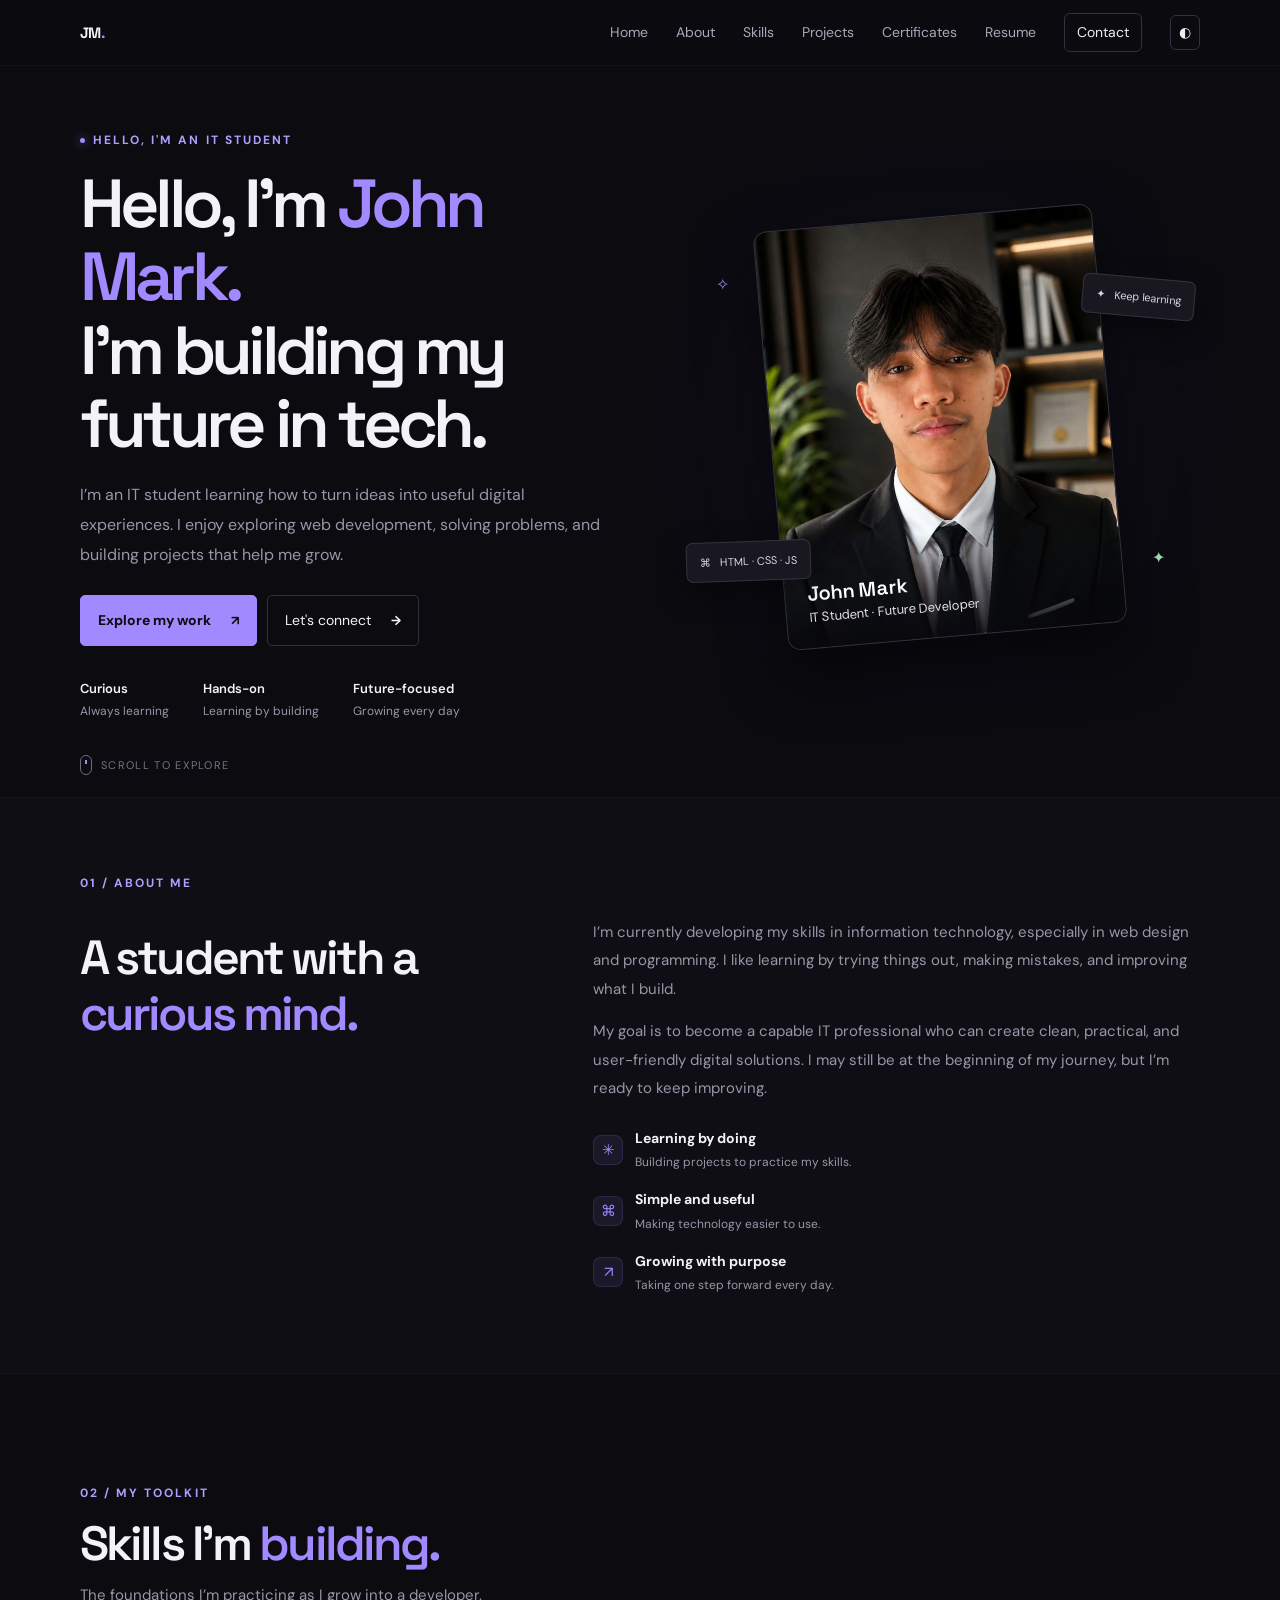
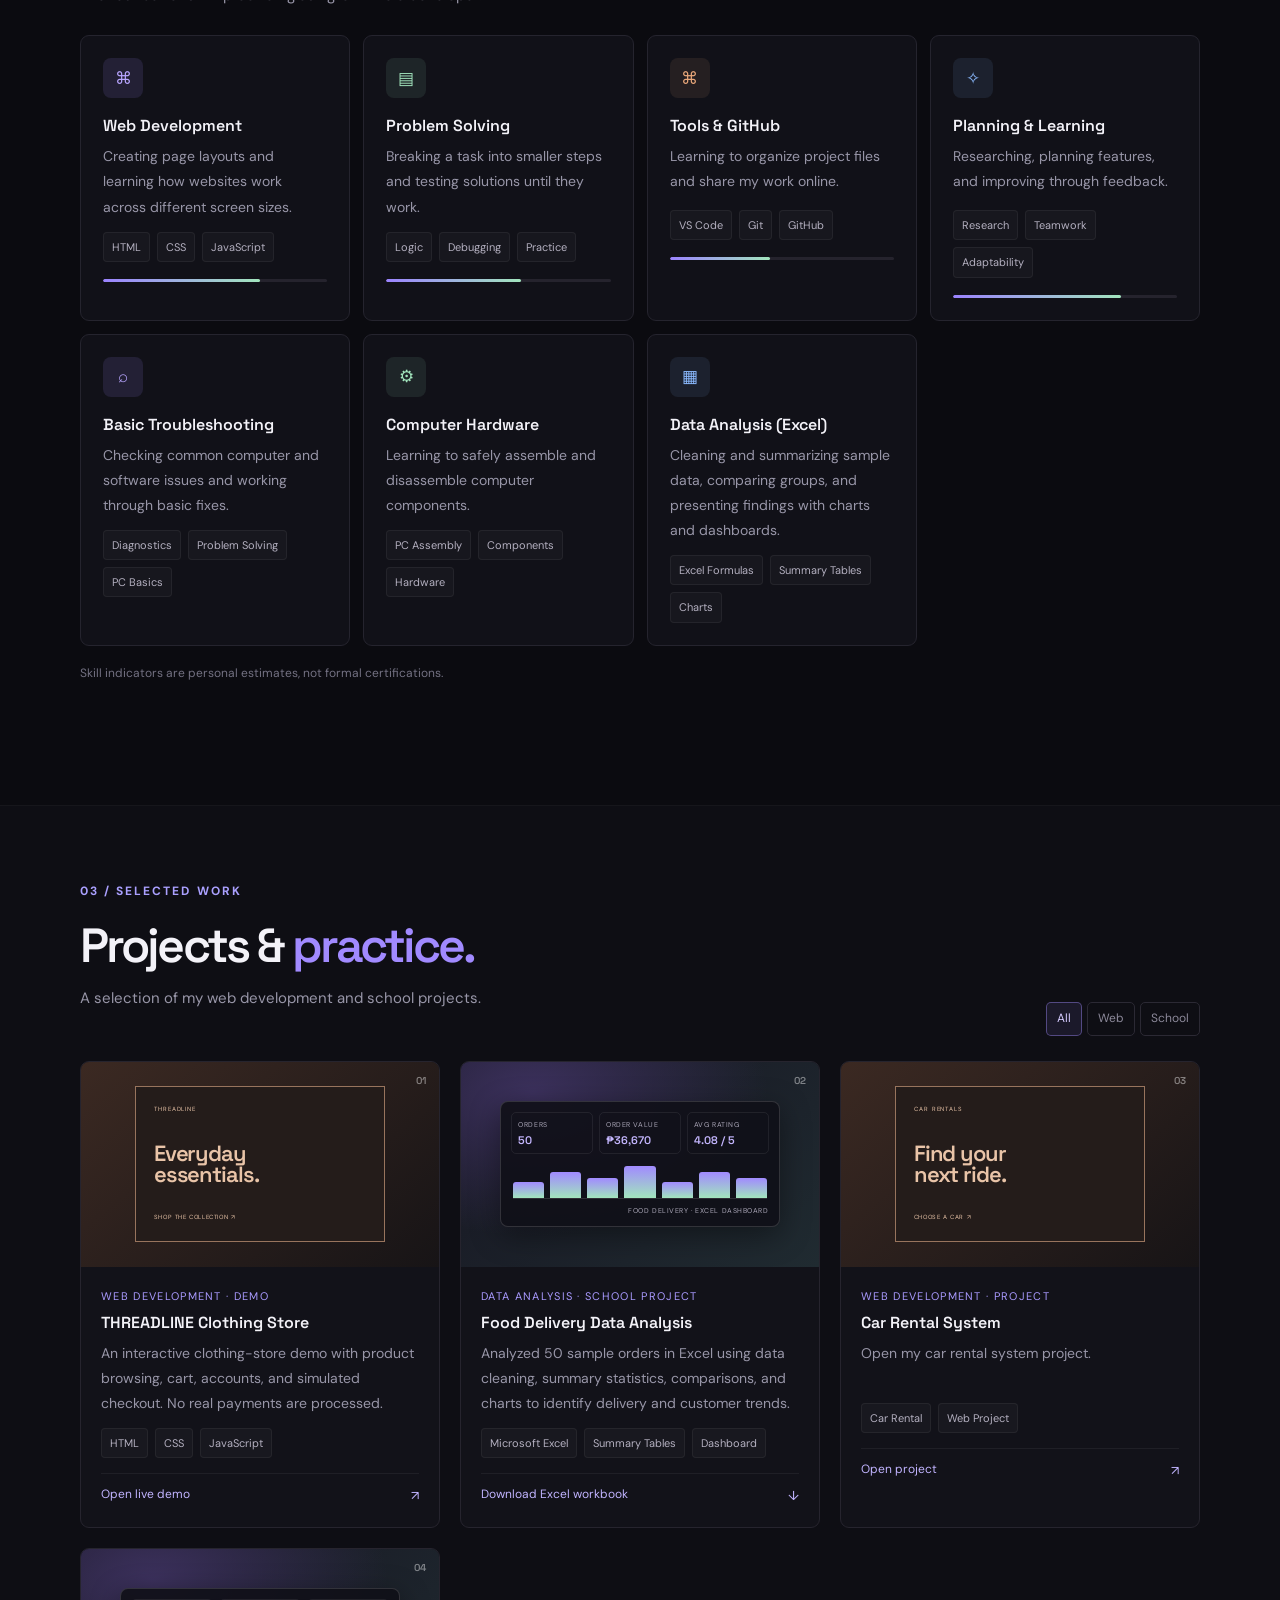
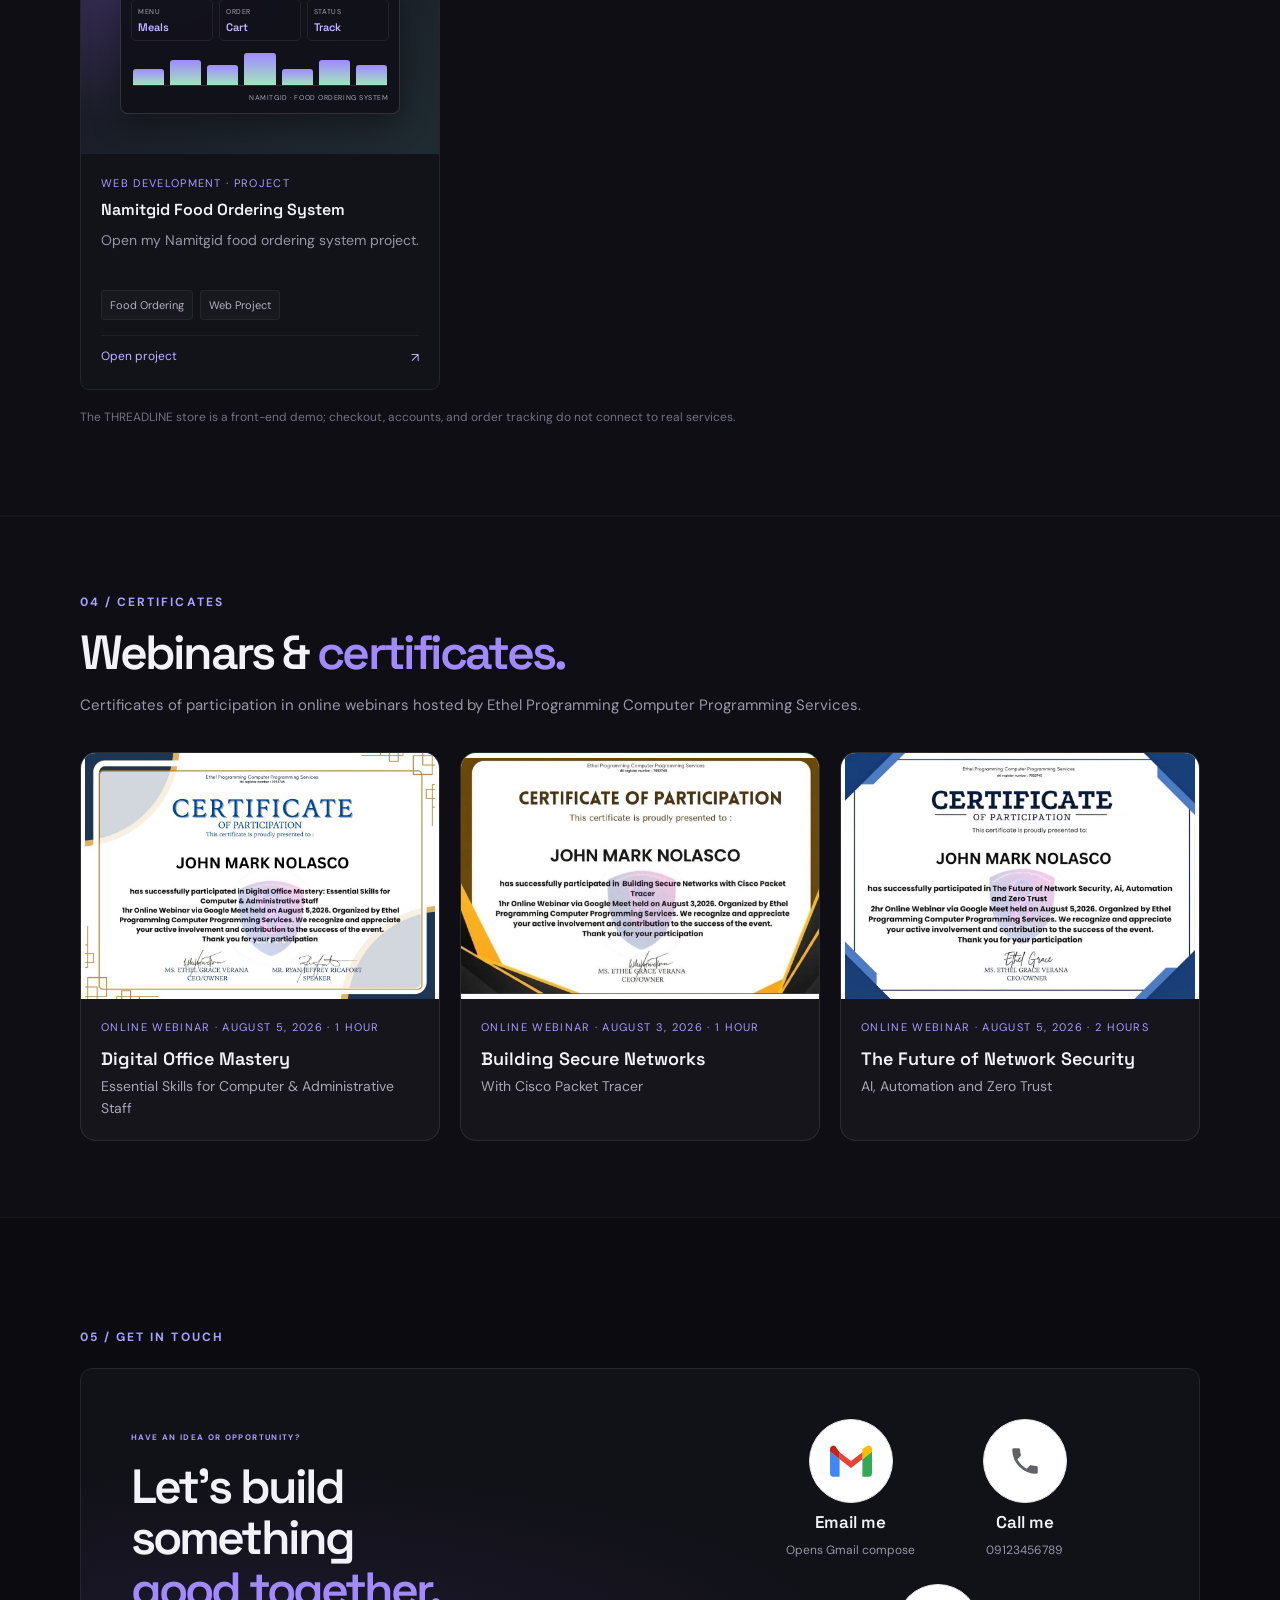
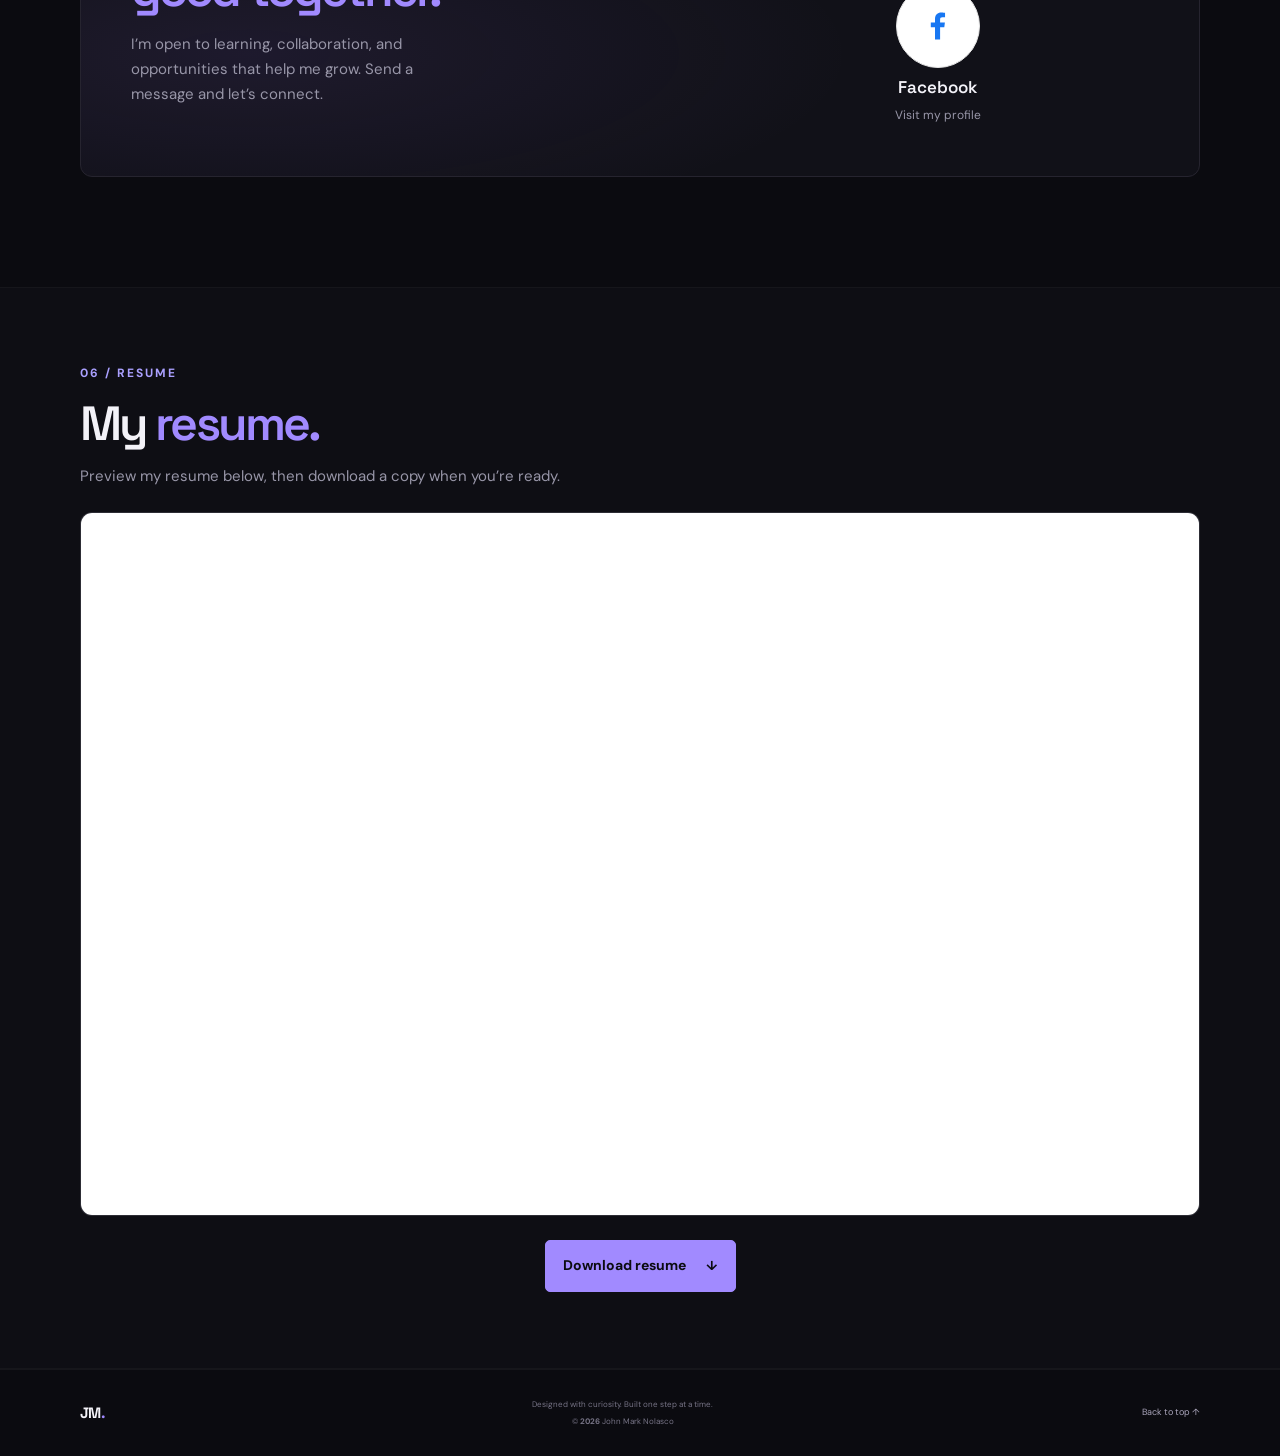
==== index.html @ f82b8f1e "Add files via upload" ====
<!doctype html>
<html lang="en">
<head>
<meta charset="utf-8"><meta name="viewport" content="width=device-width,initial-scale=1">
<meta name="theme-color" content="#0b0b10">
<meta name="description" content="John Mark Nolasco is an IT student learning web development and building useful digital experiences.">
<title>John Mark — Portfolio</title>
<link rel="preconnect" href="https://fonts.googleapis.com"><link rel="preconnect" href="https://fonts.gstatic.com" crossorigin>
<link href="https://fonts.googleapis.com/css2?family=DM+Sans:wght@400;500;600;700&family=Space+Grotesk:wght@400;500;600;700&display=swap" rel="stylesheet">
<link rel="stylesheet" href="style.css"><link rel="stylesheet" href="readability.css"><script defer src="script.js"></script>
</head>
<body>
<header class="topbar"><nav class="nav wrap"><a class="logo" href="#home">JM<span>.</span></a><button class="hamburger" id="hamburger" aria-label="Open menu">☰</button><div class="navlinks" id="navlinks"><a href="#home">Home</a><a href="#about">About</a><a href="#skills">Skills</a><a href="#projects">Projects</a><a href="#certificates">Certificates</a><a href="#resume">Resume</a><a href="#contact">Contact</a><button id="theme" class="theme" aria-label="Toggle theme">◐</button></div></nav></header>
<main>
<section class="hero wrap" id="home">
<div class="hero-copy reveal"><div class="eyebrow"><i></i> HELLO, I'M AN IT STUDENT</div><h1>Hello, I’m <span>John<br>Mark.</span><br>I’m building my<br>future in tech.</h1><p class="lead">I’m an IT student learning how to turn ideas into useful digital experiences. I enjoy exploring web development, solving problems, and building projects that help me grow.</p><div class="actions"><a class="btn primary" href="#projects">Explore my work <b>↗</b></a><a class="btn" href="#contact">Let's connect <b>→</b></a></div><div class="mini-stats"><div><strong>Curious</strong><small>Always learning</small></div><div><strong>Hands-on</strong><small>Learning by building</small></div><div><strong>Future-focused</strong><small>Growing every day</small></div></div></div>
<div class="hero-visual reveal"><div class="glow"></div><div class="orbit orbit1"></div><div class="orbit orbit2"></div><div class="profile-card"><img class="profile-photo" src="john-mark-portrait.png" alt="Portrait of John Mark Nolasco"><div class="photo-caption"><b>John Mark</b><small>IT Student · Future Developer</small></div></div><div class="float-tag tag-one">✦ &nbsp; Keep learning</div><div class="float-tag tag-two">⌘ &nbsp; HTML · CSS · JS</div><div class="spark spark1">✦</div><div class="spark spark2">✧</div></div>
<a class="scroll" href="#about"><span></span> SCROLL TO EXPLORE</a>
</section>
<section class="about section-band" id="about"><div class="wrap"><div class="section-kicker reveal">01 / ABOUT ME</div><div class="about-grid"><h2 class="section-title reveal">A student with a<br><span>curious mind.</span></h2><div class="about-copy reveal"><p>I’m currently developing my skills in information technology, especially in web design and programming. I like learning by trying things out, making mistakes, and improving what I build.</p><p>My goal is to become a capable IT professional who can create clean, practical, and user-friendly digital solutions. I may still be at the beginning of my journey, but I’m ready to keep improving.</p><div class="about-points"><div><i>✳</i><span><b>Learning by doing</b><small>Building projects to practice my skills.</small></span></div><div><i>⌘</i><span><b>Simple and useful</b><small>Making technology easier to use.</small></span></div><div><i>↗</i><span><b>Growing with purpose</b><small>Taking one step forward every day.</small></span></div></div></div></div></div></section>
<section class="skills wrap section" id="skills"><div class="section-kicker reveal">02 / MY TOOLKIT</div><h2 class="section-title reveal">Skills I’m <span>building.</span></h2><p class="section-intro reveal">The foundations I’m practicing as I grow into a developer.</p><div class="skill-grid"><article class="skill-card reveal"><div class="skill-icon purple">⌘</div><h3>Web Development</h3><p>Creating page layouts and learning how websites work across different screen sizes.</p><div class="tags"><span>HTML</span><span>CSS</span><span>JavaScript</span></div><div class="level"><span style="width:70%"></span></div></article><article class="skill-card reveal"><div class="skill-icon green">▤</div><h3>Problem Solving</h3><p>Breaking a task into smaller steps and testing solutions until they work.</p><div class="tags"><span>Logic</span><span>Debugging</span><span>Practice</span></div><div class="level"><span style="width:60%"></span></div></article><article class="skill-card reveal"><div class="skill-icon orange">⌘</div><h3>Tools & GitHub</h3><p>Learning to organize project files and share my work online.</p><div class="tags"><span>VS Code</span><span>Git</span><span>GitHub</span></div><div class="level"><span style="width:45%"></span></div></article><article class="skill-card reveal"><div class="skill-icon blue">✧</div><h3>Planning & Learning</h3><p>Researching, planning features, and improving through feedback.</p><div class="tags"><span>Research</span><span>Teamwork</span><span>Adaptability</span></div><div class="level"><span style="width:75%"></span></div></article><article class="skill-card reveal"><div class="skill-icon purple">⌕</div><h3>Basic Troubleshooting</h3><p>Checking common computer and software issues and working through basic fixes.</p><div class="tags"><span>Diagnostics</span><span>Problem Solving</span><span>PC Basics</span></div></article><article class="skill-card reveal"><div class="skill-icon green">⚙</div><h3>Computer Hardware</h3><p>Learning to safely assemble and disassemble computer components.</p><div class="tags"><span>PC Assembly</span><span>Components</span><span>Hardware</span></div></article><article class="skill-card reveal"><div class="skill-icon blue">▦</div><h3>Data Analysis (Excel)</h3><p>Cleaning and summarizing sample data, comparing groups, and presenting findings with charts and dashboards.</p><div class="tags"><span>Excel Formulas</span><span>Summary Tables</span><span>Charts</span></div></article></div><p class="note reveal">Skill indicators are personal estimates, not formal certifications.</p></section>
<section class="projects section-band" id="projects"><div class="wrap"><div class="section-kicker reveal">03 / SELECTED WORK</div><div class="project-heading reveal"><div><h2 class="section-title">Projects & <span>practice.</span></h2><p class="section-intro">A selection of my web development and school projects.</p></div><div class="filters"><button class="active" data-filter="all">All</button><button data-filter="web">Web</button><button data-filter="school">School</button></div></div><div class="project-grid" id="projectGrid">
<article class="project reveal" data-kind="web"><div class="project-art art-orange"><div class="store-preview"><small>THREADLINE</small><b>Everyday<br>essentials.</b><span>SHOP THE COLLECTION ↗</span></div><b>01</b></div><div class="project-body"><div class="project-meta">WEB DEVELOPMENT · DEMO</div><h3>THREADLINE Clothing Store</h3><p>An interactive clothing-store demo with product browsing, cart, accounts, and simulated checkout. No real payments are processed.</p><div class="tags"><span>HTML</span><span>CSS</span><span>JavaScript</span></div><a class="details" href="projects/threadline_clothing_store/index.html" target="_blank" rel="noopener noreferrer">Open live demo <span>↗</span></a></div></article>
<article class="project reveal" data-kind="school"><div class="project-art art-analytics"><div class="analytics-preview" aria-hidden="true"><div class="analytics-kpis"><span><small>ORDERS</small><b>50</b></span><span><small>ORDER VALUE</small><b>₱36,670</b></span><span><small>AVG RATING</small><b>4.08 / 5</b></span></div><div class="analytics-bars"><i></i><i></i><i></i><i></i><i></i><i></i><i></i></div><small class="analytics-caption">FOOD DELIVERY · EXCEL DASHBOARD</small></div><b>02</b></div><div class="project-body"><div class="project-meta">DATA ANALYSIS · SCHOOL PROJECT</div><h3>Food Delivery Data Analysis</h3><p>Analyzed 50 sample orders in Excel using data cleaning, summary statistics, comparisons, and charts to identify delivery and customer trends.</p><div class="tags"><span>Microsoft Excel</span><span>Summary Tables</span><span>Dashboard</span></div><a class="details" href="food-delivery-data-analysis.xlsx" download="Food-Delivery-Data-Analysis.xlsx">Download Excel workbook <span>↓</span></a></div></article>
<article class="project reveal" data-kind="web"><div class="project-art art-orange"><div class="store-preview"><small>CAR RENTALS</small><b>Find your<br>next ride.</b><span>CHOOSE A CAR ↗</span></div><b>03</b></div><div class="project-body"><div class="project-meta">WEB DEVELOPMENT · PROJECT</div><h3>Car Rental System</h3><p>Open my car rental system project.</p><div class="tags"><span>Car Rental</span><span>Web Project</span></div><a class="details" href="projects/car_rental_system/index.html">Open project <span>↗</span></a></div></article>
<article class="project reveal" data-kind="web"><div class="project-art art-analytics"><div class="analytics-preview" aria-hidden="true"><div class="analytics-kpis"><span><small>MENU</small><b>Meals</b></span><span><small>ORDER</small><b>Cart</b></span><span><small>STATUS</small><b>Track</b></span></div><div class="analytics-bars"><i></i><i></i><i></i><i></i><i></i><i></i><i></i></div><small class="analytics-caption">NAMITGID · FOOD ORDERING SYSTEM</small></div><b>04</b></div><div class="project-body"><div class="project-meta">WEB DEVELOPMENT · PROJECT</div><h3>Namitgid Food Ordering System</h3><p>Open my Namitgid food ordering system project.</p><div class="tags"><span>Food Ordering</span><span>Web Project</span></div><a class="details" href="projects/namitgid_food_ordering_system/index.html">Open project <span>↗</span></a></div></article>
</div><p class="note">The THREADLINE store is a front-end demo; checkout, accounts, and order tracking do not connect to real services.</p></div></section>
<section class="certificates section-band" id="certificates"><div class="wrap"><div class="section-kicker reveal">04 / CERTIFICATES</div><h2 class="section-title reveal">Webinars & <span>certificates.</span></h2><p class="section-intro reveal">Certificates of participation in online webinars hosted by Ethel Programming Computer Programming Services.</p><div class="certificate-grid">
<article class="certificate-card reveal"><a class="certificate-image" href="certificate-digital-office-mastery.jpg" target="_blank" rel="noopener noreferrer" aria-label="Open Digital Office Mastery certificate"><img src="certificate-digital-office-mastery.jpg" alt="Certificate of participation in Digital Office Mastery: Essential Skills for Computer and Administrative Staff"></a><div class="certificate-copy"><div class="project-meta">ONLINE WEBINAR · AUGUST 5, 2026 · 1 HOUR</div><h3>Digital Office Mastery</h3><p>Essential Skills for Computer & Administrative Staff</p></div></article>
<article class="certificate-card reveal"><a class="certificate-image" href="certificate-secure-networks-cisco-packet-tracer.jpg" target="_blank" rel="noopener noreferrer" aria-label="Open Building Secure Networks with Cisco Packet Tracer certificate"><img src="certificate-secure-networks-cisco-packet-tracer.jpg" alt="Certificate of participation in Building Secure Networks with Cisco Packet Tracer"></a><div class="certificate-copy"><div class="project-meta">ONLINE WEBINAR · AUGUST 3, 2026 · 1 HOUR</div><h3>Building Secure Networks</h3><p>With Cisco Packet Tracer</p></div></article>
<article class="certificate-card reveal"><a class="certificate-image" href="certificate-future-network-security.jpg" target="_blank" rel="noopener noreferrer" aria-label="Open The Future of Network Security certificate"><img src="certificate-future-network-security.jpg" alt="Certificate of participation in The Future of Network Security, AI, Automation and Zero Trust"></a><div class="certificate-copy"><div class="project-meta">ONLINE WEBINAR · AUGUST 5, 2026 · 2 HOURS</div><h3>The Future of Network Security</h3><p>AI, Automation and Zero Trust</p></div></article>
</div></div></section>
<section class="contact wrap section" id="contact">
<div class="section-kicker reveal">05 / GET IN TOUCH</div>
<div class="contact-panel reveal">
<div class="contact-copy">
<p class="eyebrow">HAVE AN IDEA OR OPPORTUNITY?</p>
<h2>Let’s build<br>something<br><span>good together.</span></h2>
<p>I’m open to learning, collaboration, and opportunities that help me grow. Send a message and let’s connect.</p>
</div>
<div class="contact-cta">
<div class="contact-action">
<a class="contact-icon" id="gmailContact" href="https://mail.google.com/mail/u/0/?view=cm&amp;fs=1&amp;to=johnmarknolasco134%40gmail.com" target="_blank" rel="noopener noreferrer" aria-label="Send an email to John Mark using Gmail">
<svg viewBox="0 0 48 36" aria-hidden="true" focusable="false"><path fill="#4285f4" d="M3 36h8V16L0 7v25a4 4 0 0 0 3 4"/><path fill="#34a853" d="M37 36h8a4 4 0 0 0 3-4V7l-11 9"/><path fill="#fbbc04" d="M37 8v8l11-9V4a4 4 0 0 0-6-3L37 4"/><path fill="#ea4335" d="M11 8v8L24 26 37 16V8L24 18"/><path fill="#c5221f" d="M0 4v3l11 9V8L6 1a4 4 0 0 0-6 3"/></svg>
</a>
<span>Email me</span><small>Opens Gmail compose</small>
</div>
<div class="contact-action">
<a class="contact-icon phone-icon" href="tel:09123456789" aria-label="Call John Mark at 09123456789">
<svg viewBox="0 0 24 24" aria-hidden="true" focusable="false"><path d="M6.6 10.8a15.5 15.5 0 0 0 6.6 6.6l2.2-2.2a1 1 0 0 1 1.02-.24 11.4 11.4 0 0 0 3.58.57 1 1 0 0 1 1 1V20a1 1 0 0 1-1 1A17 17 0 0 1 3 4a1 1 0 0 1 1-1h3.5a1 1 0 0 1 1 1 11.4 11.4 0 0 0 .57 3.58 1 1 0 0 1-.25 1.02z"/></svg>
</a>
<span>Call me</span><small>09123456789</small>
</div>
<div class="contact-action">
<a class="contact-icon facebook-icon" href="https://www.facebook.com/johnmaknolasco" target="_blank" rel="noopener noreferrer" aria-label="Visit John Mark's Facebook profile">
<svg viewBox="0 0 24 24" aria-hidden="true" focusable="false"><path d="M13.4 21v-8.2h2.8l.4-3.2h-3.2v-2c0-.9.3-1.5 1.6-1.5h1.7V3.2c-.3 0-1.3-.2-2.5-.2-2.5 0-4.2 1.5-4.2 4.3v2.4H7.2v3.2H10V21z"/></svg>
</a>
<span>Facebook</span><small>Visit my profile</small>
</div>
</div>
</div>
</section>
<section class="resume section-band" id="resume"><div class="wrap resume-panel"><div class="resume-heading"><div class="section-kicker">06 / RESUME</div><h2 class="section-title">My <span>resume.</span></h2><p class="section-intro">Preview my resume below, then download a copy when you’re ready.</p></div><div class="resume-preview"><iframe src="resume.pdf#view=FitH" title="Preview of John Mark Nolasco's resume">Your browser does not support embedded PDF previews. <a href="resume.pdf">Open the resume PDF</a>.</iframe></div><a class="btn primary resume-download" href="resume.pdf" download="John-Mark-Nolasco-Resume.pdf">Download resume <b>↓</b></a></div></section>
</main>
<footer><div class="wrap footer-inner"><a class="logo" href="#home">JM<span>.</span></a><p>Designed with curiosity. Built one step at a time. <span>© <b id="year"></b> John Mark Nolasco</span></p><a href="#home">Back to top ↑</a></div></footer>
</body></html>
---- style.css ----
*{box-sizing:border-box}html{scroll-behavior:smooth;scroll-padding-top:85px} :root{--bg:#0b0b10;--panel:#111118;--panel2:#15151e;--text:#f3f2f8;--muted:#9896a8;--line:#25242e;--purple:#a18aff;--green:#a2e5bd;--width:1060px}body{margin:0;background:var(--bg);color:var(--text);font-family:"DM Sans",sans-serif;font-size:14px;line-height:1.65;transition:background .25s,color .25s}a{color:inherit;text-decoration:none}button,input,textarea{font:inherit}.wrap{width:min(var(--width),calc(100% - 56px));margin:auto}.topbar{height:66px;position:sticky;top:0;z-index:10;background:#0b0b10e8;backdrop-filter:blur(18px);border-bottom:1px solid #ffffff0b}.nav{height:100%;display:flex;align-items:center;justify-content:space-between}.logo{font:700 15px "Space Grotesk",sans-serif;letter-spacing:-.05em}.logo span{color:var(--purple)}.navlinks{display:flex;align-items:center;gap:28px;font-size:11px;color:#aaa8b8}.navlinks a:hover{color:white}.navlinks a:last-of-type{border:1px solid #33313e;padding:7px 12px;border-radius:6px;color:#eee}.theme,.hamburger{border:1px solid #33313e;background:transparent;color:#eee;border-radius:6px;padding:5px 8px;cursor:pointer}.hamburger{display:none}.hero{min-height:535px;display:grid;grid-template-columns:1.02fr .98fr;align-items:center;gap:50px;position:relative;padding-top:65px;padding-bottom:75px}.eyebrow,.section-kicker{font-size:9px;letter-spacing:.17em;color:#aaa0ff;font-weight:700}.eyebrow{display:flex;align-items:center;gap:8px}.eyebrow i{display:inline-block;width:5px;height:5px;border-radius:50%;background:#a18aff;box-shadow:0 0 12px #a18aff}.hero h1{font:600 clamp(38px,5vw,57px)/1.08 "Space Grotesk",sans-serif;letter-spacing:-.07em;margin:16px 0 19px}.hero h1 span,.section-title span,.contact h2 span{color:var(--purple)}.lead{max-width:420px;color:var(--muted);font-size:12px;line-height:1.9}.actions{display:flex;gap:10px;margin-top:24px}.btn{display:inline-flex;align-items:center;justify-content:center;gap:20px;padding:10px 13px;border:1px solid #33313e;background:transparent;border-radius:5px;color:var(--text);font-size:10px;cursor:pointer;transition:transform .2s,border .2s}.btn:hover{transform:translateY(-2px);border-color:#a18aff}.btn.primary{background:#a18aff;color:#0b0b10;border-color:#a18aff;font-weight:700}.btn b{font-size:13px}.mini-stats{display:flex;gap:28px;margin-top:32px}.mini-stats div{display:flex;flex-direction:column}.mini-stats strong{font-size:10px;font-weight:600}.mini-stats small{font-size:9px;color:var(--muted);margin-top:3px}.hero-visual{height:350px;display:grid;place-items:center;position:relative}.glow{position:absolute;width:220px;height:220px;background:#8663e9;filter:blur(100px);opacity:.16}.orbit{position:absolute;border:1px solid #a18aff20;border-radius:50%;transform:rotate(-20deg)}.orbit1{width:300px;height:240px}.orbit2{width:240px;height:300px;transform:rotate(40deg);border-color:#a2e5bd17}.profile-card{position:relative;width:245px;min-height:245px;padding:17px;border:1px solid #34313f;border-radius:13px;background:linear-gradient(145deg,#171720,#101017);box-shadow:0 25px 60px #0008;transform:rotate(-5deg);z-index:1}.card-head{display:flex;align-items:center;gap:9px}.avatar{display:grid;place-items:center;width:29px;height:29px;border-radius:9px;background:#282238;color:#b8a5ff;font:700 10px "Space Grotesk",sans-serif}.card-head b{display:block;font-size:10px}.card-head small{display:block;color:var(--muted);font-size:8px}.dots{margin-left:auto;color:#777;font-size:10px;letter-spacing:2px}.card-message{margin:27px 0 24px;padding-left:7px}.card-message>small{font-size:7px;letter-spacing:.14em;color:#9d9aab}.card-message h2{font:600 25px/1.08 "Space Grotesk",sans-serif;letter-spacing:-.05em;margin:9px 0}.card-message h2 span{color:var(--green)}.card-foot{border-top:1px solid #2d2b36;padding-top:11px;display:flex;justify-content:space-between;font-size:8px;color:#c4c0d2}.status{color:var(--green)}.status i{display:inline-block;width:5px;height:5px;background:var(--green);border-radius:50%;margin-right:4px}.float-tag{position:absolute;z-index:2;padding:8px 10px;background:#191821;border:1px solid #35323e;border-radius:7px;box-shadow:0 10px 30px #0006;font-size:8px;color:#d8d4e3}.tag-one{right:5px;top:70px;transform:rotate(5deg)}.tag-two{left:5px;bottom:65px;transform:rotate(-2deg)}.spark{position:absolute;color:var(--green);font-size:16px}.spark1{right:35px;bottom:75px}.spark2{left:35px;top:65px;color:var(--purple)}.scroll{position:absolute;bottom:22px;left:0;display:flex;align-items:center;gap:9px;font-size:8px;letter-spacing:.12em;color:#777486}.scroll span{height:20px;width:12px;border:1px solid #706b7f;border-radius:10px;position:relative}.scroll span:after{content:"";position:absolute;top:4px;left:4px;width:2px;height:4px;background:var(--purple);animation:scroll 1.5s infinite}.section{padding-top:90px;padding-bottom:90px}.section-band{background:#0e0e14;border-top:1px solid #ffffff08;border-bottom:1px solid #ffffff08;padding:62px 0}.about-grid{display:grid;grid-template-columns:.85fr 1.15fr;gap:65px;margin-top:24px}.section-title{font:600 clamp(27px,3.5vw,38px)/1.16 "Space Grotesk",sans-serif;letter-spacing:-.06em;margin:12px 0}.about-copy{color:var(--muted);font-size:11px;line-height:1.9}.about-copy p{margin:0 0 14px}.about-points{display:grid;gap:12px;margin-top:22px}.about-points>div{display:flex;align-items:center;gap:12px}.about-points i{display:grid;place-items:center;width:30px;height:30px;background:#a18aff17;border:1px solid #a18aff25;border-radius:8px;color:var(--purple);font-style:normal}.about-points b,.about-points small{display:block}.about-points b{color:var(--text);font-size:10px}.about-points small{font-size:9px}.section-intro{font-size:11px;color:var(--muted);margin:10px 0 25px}.skill-grid{display:grid;grid-template-columns:repeat(4,1fr);gap:13px;margin-top:27px}.skill-card{background:var(--panel);border:1px solid var(--line);border-radius:9px;padding:18px;min-height:215px;transition:transform .2s,border-color .2s}.skill-card:hover,.project:hover{transform:translateY(-4px);border-color:#62517f}.skill-icon{display:grid;place-items:center;width:30px;height:30px;border-radius:8px;font-size:13px;margin-bottom:17px}.purple{background:#a18aff20;color:#b8a5ff}.green{background:#a2e5bd18;color:#a2e5bd}.orange{background:#e9a77a18;color:#e9a77a}.blue{background:#8bbaff18;color:#8bbaff}.skill-card h3,.project h3{font:600 12px "Space Grotesk",sans-serif;margin:0 0 8px}.skill-card p,.project-body>p{font-size:10px;color:var(--muted);line-height:1.8;min-height:54px;margin:0 0 12px}.tags{display:flex;gap:5px;flex-wrap:wrap}.tags span{font-size:8px;padding:4px 6px;border-radius:4px;background:#ffffff07;border:1px solid #ffffff0e;color:#b4b0c0}.level{height:3px;background:#25232d;border-radius:5px;margin-top:17px;overflow:hidden}.level span{height:100%;display:block;background:linear-gradient(90deg,#9b83ff,#a2e5bd);border-radius:5px}.note{color:#737182;font-size:9px;margin-top:18px}.project-heading{display:flex;justify-content:space-between;align-items:end;gap:20px;margin-top:16px}.project-heading .section-title{margin-top:0}.filters{display:flex;gap:5px}.filters button{background:transparent;border:1px solid #2b2934;color:#8c899a;padding:6px 10px;border-radius:5px;font-size:9px;cursor:pointer}.filters button.active,.filters button:hover{background:#a18aff18;border-color:#a18aff6b;color:#d5cbff}.project-grid{display:grid;grid-template-columns:repeat(3,1fr);gap:15px;margin-top:25px}.project{background:#121219;border:1px solid #26242e;border-radius:9px;overflow:hidden;transition:transform .2s,border-color .2s}.project.hide{display:none}.project-art{height:145px;position:relative;display:grid;place-items:center;overflow:hidden}.project-art>b{position:absolute;top:12px;right:13px;font:600 10px "Space Grotesk",sans-serif;color:#ffffff70}.art-purple{background:linear-gradient(140deg,#241a3c,#171a2c)}.art-green{background:linear-gradient(140deg,#dceee1,#9db9a5)}.art-orange{background:linear-gradient(140deg,#3b2922,#171416)}.art-window{width:65%;height:72%;border:1px solid #ffffff2a;border-radius:5px;background:#151522;box-shadow:0 8px 30px #0005;padding:8px}.art-window>span{display:inline-block;width:4px;height:4px;background:#a18aff;border-radius:50%;margin-right:3px}.art-line{height:5px;width:45%;background:#a18aff;margin:15px 0 9px;border-radius:3px}.art-boxes{display:flex;gap:6px}.art-boxes i{height:26px;flex:1;background:#302743;border-radius:3px}.art-chart{height:23px;margin-top:8px;background:linear-gradient(160deg,transparent 40%,#a18aff 41%,#a18aff 44%,transparent 45%),linear-gradient(20deg,transparent 45%,#a2e5bd 46%,#a2e5bd 49%,transparent 50%);border-bottom:1px solid #ffffff20}.task-paper{width:67%;background:#f4f8f3;color:#354a3b;padding:13px 14px;border-radius:4px;box-shadow:0 10px 25px #263e2c40;transform:rotate(-3deg)}.task-paper b{display:block;font-size:10px;margin-bottom:9px}.task-paper i{display:block;font-style:normal;font-size:7px;padding:4px 0;border-bottom:1px solid #dce6dc}.store-preview{width:70%;height:76%;border:1px solid #98745d;background:#241c1a;padding:14px;display:flex;flex-direction:column;justify-content:space-between;color:#e9c4a8}.store-preview small{font-size:6px;letter-spacing:.16em}.store-preview b{font:600 22px/.95 "Space Grotesk",sans-serif;letter-spacing:-.05em}.store-preview span{font-size:6px;letter-spacing:.1em}.project-body{padding:16px}.project-meta{font-size:8px;letter-spacing:.12em;color:#a99aff;margin-bottom:7px}.project h3{font-size:13px}.project-body>p{min-height:50px}.details{display:flex;justify-content:space-between;width:100%;margin-top:15px;padding:11px 0 0;border:0;border-top:1px solid #ffffff0e;background:transparent;color:#c1b4ff;font-size:9px;text-align:left;cursor:pointer}.details span{font-size:13px}.contact{padding-bottom:100px}.contact-panel{display:grid;grid-template-columns:1fr .78fr;gap:55px;align-items:center;background:radial-gradient(ellipse at 15% 70%,#8e67e31a,transparent 45%),#111118;border:1px solid #26242f;border-radius:12px;padding:40px;margin-top:20px}.contact-copy .eyebrow{font-size:8px}.contact h2{font:600 clamp(31px,4vw,43px)/1.08 "Space Grotesk",sans-serif;letter-spacing:-.06em;margin:16px 0}.contact-copy>p:not(.eyebrow){font-size:11px;color:var(--muted);max-width:330px}.contact-links{display:flex;align-items:center;gap:12px;flex-wrap:wrap;margin-top:24px;font-size:10px}.contact-links a{color:#d9d1ff}.contact-links button{font-size:9px;border:1px solid #34313e;background:transparent;color:#aaa6b7;border-radius:4px;padding:6px 8px;cursor:pointer}.contact form{display:flex;flex-direction:column}.contact label{font-size:9px;margin:0 0 5px;color:#c4c0cf}.contact input,.contact textarea{border:1px solid #2b2935;border-radius:5px;background:#0c0c12;color:var(--text);padding:10px;font-size:10px;margin-bottom:13px;outline:none}.contact input:focus,.contact textarea:focus{border-color:#a18aff}.contact textarea{resize:vertical}.submit{width:100%;justify-content:space-between}.contact form>small{font-size:8px;color:#777486;margin-top:9px}footer{border-top:1px solid #ffffff0c;padding:20px 0}.footer-inner{display:flex;align-items:center;justify-content:space-between;gap:20px}.footer-inner p{font-size:8px;color:#777486;text-align:center}.footer-inner p span{display:block;margin-top:4px}.footer-inner>a:last-child{font-size:9px;color:#aaa5bb}dialog{width:min(440px,calc(100% - 30px));background:#15141d;color:var(--text);border:1px solid #34313e;border-radius:12px;padding:28px;box-shadow:0 20px 90px #000a}dialog::backdrop{background:#050509cc;backdrop-filter:blur(4px)}dialog h2{font:600 25px "Space Grotesk",sans-serif;letter-spacing:-.05em;margin:10px 0}dialog p:not(.section-kicker){font-size:11px;color:var(--muted);line-height:1.8}dialog small{display:block;color:#777486;font-size:9px;margin:18px 0}.close{float:right;background:none;border:0;color:#aaa;font-size:24px;cursor:pointer}#toast{position:fixed;bottom:20px;left:50%;transform:translate(-50%,20px);background:#22202c;border:1px solid #403b50;color:white;padding:10px 14px;border-radius:6px;font-size:10px;opacity:0;pointer-events:none;transition:.2s;z-index:20}#toast.show{opacity:1;transform:translate(-50%,0)}.reveal{opacity:1;transform:none}.reveal-animations .reveal{opacity:0;transform:translateY(15px);transition:opacity .65s,transform .65s}.reveal-animations .reveal.visible{opacity:1;transform:translateY(0)}@keyframes scroll{0%{opacity:0;transform:translateY(0)}50%{opacity:1}100%{opacity:0;transform:translateY(7px)}}.light{--bg:#f7f6fb;--panel:#fff;--panel2:#fff;--text:#1c1a28;--muted:#777486;--line:#e6e3ed}.light .topbar{background:#f7f6fbe8}.light .section-band{background:#f0eff6}.light .profile-card,.light .float-tag,.light .project,.light .contact-panel{background:#fff}.light .contact-panel{background:radial-gradient(ellipse at 15% 70%,#8e67e31a,transparent 45%),#fff}.light .contact input,.light .contact textarea{background:#faf9fd;color:#1c1a28}.light .navlinks a:hover{color:#1c1a28}.light .task-paper{background:#f4f8f3}.light dialog{background:#fff;color:#1c1a28}.light .project{border-color:#e6e3ed}.light .tags span{color:#6d687a;border-color:#e9e6ef}.light .filters button{color:#777486;border-color:#dedbe7}.light .filters button.active{color:#4f3c96}@media(max-width:800px){.hero{gap:20px}.hero h1{font-size:43px}.hero-visual{height:300px}.skill-grid{grid-template-columns:repeat(2,1fr)}.about-grid{gap:30px}.contact-panel{gap:28px;padding:28px}.project-grid{gap:10px}}@media(max-width:600px){.wrap{width:calc(100% - 36px)}.topbar{height:58px}.hamburger{display:block}.navlinks{display:none;position:absolute;top:58px;left:0;right:0;background:var(--bg);padding:20px 24px;flex-direction:column;align-items:stretch;gap:15px;border-bottom:1px solid var(--line)}.navlinks.open{display:flex}.navlinks a:last-of-type{text-align:center}.theme{width:100%}.hero{grid-template-columns:1fr;padding-top:50px;padding-bottom:70px;gap:5px}.hero h1{font-size:45px}.hero-visual{height:300px;grid-row:2}.profile-card{width:220px;min-height:225px}.card-message h2{font-size:22px}.tag-one{right:0}.tag-two{left:0}.mini-stats{gap:16px}.mini-stats strong{font-size:9px}.mini-stats small{font-size:8px}.scroll{bottom:20px}.section{padding-top:65px;padding-bottom:65px}.section-band{padding:50px 0}.about-grid{grid-template-columns:1fr;gap:14px}.about-grid .section-title{margin-bottom:0}.skill-grid,.project-grid{grid-template-columns:1fr}.skill-card{min-height:0}.skill-card p,.project-body>p{min-height:0}.project-art{height:165px}.project-heading{align-items:flex-start;flex-direction:column}.filters{margin-top:0}.contact-panel{grid-template-columns:1fr;padding:24px 19px;gap:25px}.contact h2{font-size:36px}.footer-inner{flex-wrap:wrap}.footer-inner p{order:3;flex-basis:100%;text-align:left;margin:0}.footer-inner>a:last-child{margin-left:auto}}@media(prefers-reduced-motion:reduce){*{scroll-behavior:auto!important;animation:none!important;transition:none!important}.reveal{opacity:1;transform:none}}
---- readability.css ----
body {
  font-size: 17px;
}

.wrap {
  width: min(1120px, calc(100% - 64px));
}

.navlinks {
  font-size: 14px;
}

.eyebrow,
.section-kicker {
  font-size: 12px;
}

.hero {
  min-height: 660px;
  gap: 60px;
}

.hero h1 {
  font-size: clamp(48px, 5.5vw, 68px);
}

.lead {
  max-width: 520px;
  font-size: 16px;
}

.btn {
  padding: 13px 17px;
  font-size: 14px;
}

.mini-stats {
  gap: 34px;
}

.mini-stats strong {
  font-size: 13px;
}

.mini-stats small {
  font-size: 12px;
}

.hero-visual {
  height: 440px;
}

.profile-card {
  width: 320px;
  min-height: 320px;
  padding: 22px;
}

.avatar {
  width: 38px;
  height: 38px;
  font-size: 13px;
}

.card-head b {
  font-size: 14px;
}

.card-head small {
  font-size: 11px;
}

.card-message {
  margin: 34px 0 30px;
}

.card-message > small {
  font-size: 10px;
}

.card-message h2 {
  font-size: 34px;
}

.card-foot {
  padding-top: 14px;
  font-size: 11px;
}

.float-tag {
  padding: 10px 13px;
  font-size: 11px;
}

.scroll {
  font-size: 11px;
}

.section {
  padding-top: 110px;
  padding-bottom: 110px;
}

.section-band {
  padding: 76px 0;
}

.section-title {
  font-size: clamp(36px, 4vw, 48px);
}

.about-copy,
.section-intro {
  font-size: 15px;
}

.about-points b {
  font-size: 14px;
}

.about-points small {
  font-size: 12px;
}

.skill-card {
  padding: 22px;
  min-height: 250px;
}

.skill-card h3,
.project h3 {
  font-size: 16px;
}

.skill-card p,
.project-body > p {
  font-size: 14px;
}

.skill-icon {
  width: 40px;
  height: 40px;
  font-size: 17px;
}

.tags {
  gap: 7px;
}

.tags span {
  font-size: 11px;
  padding: 5px 8px;
}

.project-grid {
  gap: 20px;
}

.project-art {
  height: 205px;
}

.art-window {
  padding: 12px;
}

.task-paper {
  padding: 17px 18px;
}

.store-preview {
  padding: 18px;
}

.project-body {
  padding: 20px;
}

.project-meta {
  font-size: 11px;
}

.details,
.filters button,
.note {
  font-size: 12px;
}

.contact-panel {
  padding: 50px;
}

.contact h2 {
  font-size: 48px;
}

.contact-copy > p:not(.eyebrow) {
  font-size: 15px;
}

.contact-links a,
.contact-links button,
.contact label,
.contact input,
.contact textarea {
  font-size: 14px;
}

.contact-links {
  display: grid;
  justify-items: start;
  gap: 14px;
  font-size: 14px;
}

.contact-item {
  display: grid;
  gap: 2px;
}

.contact-item b {
  color: #aaa6b7;
  font-size: 12px;
}

.contact-item span,
.contact-item a {
  overflow-wrap: anywhere;
}

.contact form > small {
  font-size: 11px;
}

.profile-card {
  width: 340px;
  height: 420px;
  min-height: 0;
  padding: 0;
  overflow: hidden;
}

.profile-photo {
  display: block;
  width: 100%;
  height: 100%;
  object-fit: cover;
  object-position: center 32%;
}

.photo-caption {
  position: absolute;
  right: 0;
  bottom: 0;
  left: 0;
  display: flex;
  flex-direction: column;
  padding: 38px 22px 20px;
  background: linear-gradient(transparent, #09090de8);
  color: #fff;
}

.photo-caption b {
  font: 600 20px "Space Grotesk", sans-serif;
}

.photo-caption small {
  color: #e4e0ec;
  font-size: 13px;
}

@media (max-width: 800px) {
  .wrap {
    width: min(100% - 48px, 700px);
  }

  .hero {
    min-height: 600px;
    gap: 28px;
  }

  .hero h1 {
    font-size: clamp(42px, 6vw, 54px);
  }

  .profile-card {
    width: 280px;
    height: 360px;
  }

  .card-message h2 {
    font-size: 29px;
  }

  .contact-panel {
    padding: 32px;
  }
}

@media (max-width: 600px) {
  .wrap {
    width: calc(100% - 36px);
  }

  .hero {
    min-height: 0;
    padding-top: 48px;
    padding-bottom: 75px;
    gap: 12px;
  }

  .hero h1 {
    font-size: clamp(40px, 11vw, 50px);
  }

  .lead {
    font-size: 15px;
  }

  .mini-stats {
    gap: 14px;
  }

  .mini-stats strong {
    font-size: 11px;
  }

  .mini-stats small {
    font-size: 10px;
  }

  .hero-visual {
    height: 340px;
  }

  .profile-card {
    width: min(280px, 76vw);
    height: 350px;
  }

  .photo-caption {
    padding: 34px 18px 17px;
  }

  .photo-caption b {
    font-size: 18px;
  }

  .photo-caption small {
    font-size: 12px;
  }

  .float-tag {
    font-size: 10px;
  }

  .section {
    padding-top: 70px;
    padding-bottom: 70px;
  }

  .section-band {
    padding: 55px 0;
  }

  .section-title {
    font-size: 36px;
  }

  .about-copy,
  .section-intro {
    font-size: 14px;
  }

  .skill-grid,
  .project-grid {
    grid-template-columns: 1fr;
  }

  .skill-card {
    min-height: 0;
  }

  .project-art {
    height: 200px;
  }

  .contact-panel {
    padding: 26px 20px;
  }

  .contact h2 {
    font-size: 40px;
  }
}

.resume-panel {
  display: flex;
  flex-direction: column;
  align-items: stretch;
  gap: 24px;
}

.resume-heading .section-title {
  margin-bottom: 12px;
}

.resume-heading .section-intro {
  margin-bottom: 0;
}

.resume-preview {
  width: 100%;
  overflow: hidden;
  border: 1px solid #ffffff18;
  border-radius: 12px;
  background: #171720;
}

.resume-preview iframe {
  display: block;
  width: 100%;
  height: min(78vh, 950px);
  min-height: 640px;
  border: 0;
  background: #fff;
}

.resume-download {
  align-self: center;
  min-width: 190px;
}

.certificate-grid {
  display: grid;
  grid-template-columns: repeat(3, minmax(0, 1fr));
  gap: 20px;
  margin-top: 34px;
}

.contact-cta {
  display: flex;
  justify-content: center;
  flex-wrap: wrap;
  gap: 24px;
}

.contact-action {
  display: flex;
  min-width: 150px;
  flex-direction: column;
  align-items: center;
  gap: 8px;
  text-align: center;
}

.contact-icon {
  display: grid;
  width: 84px;
  height: 84px;
  place-items: center;
  border: 1px solid #e5e5e5;
  border-radius: 50%;
  background: #fff;
  transition: transform .2s ease, box-shadow .2s ease;
}

.contact-icon:hover {
  transform: translateY(-3px);
  box-shadow: 0 8px 24px #0003;
}

.contact-icon:focus-visible {
  outline: 3px solid var(--purple);
  outline-offset: 4px;
}

.contact-icon svg {
  width: 42px;
  height: 32px;
}

.contact-icon.phone-icon svg {
  width: 34px;
  height: 34px;
  fill: #5f6368;
}

.contact-icon.facebook-icon svg {
  width: 36px;
  height: 36px;
  fill: #1877f2;
}

.contact-action > span {
  font: 600 17px "Space Grotesk", sans-serif;
}

.contact-action > small {
  color: var(--muted);
  font-size: 12px;
}

.certificate-card {
  overflow: hidden;
  border: 1px solid #ffffff18;
  border-radius: 16px;
  background: #ffffff08;
}

.certificate-image {
  display: block;
  overflow: hidden;
  background: #fff;
}

.certificate-image img {
  display: block;
  width: 100%;
  aspect-ratio: 1.45;
  object-fit: contain;
  transition: transform 0.25s ease;
}

.certificate-image:hover img,
.certificate-image:focus-visible img {
  transform: scale(1.04);
}

.certificate-copy {
  padding: 20px;
}

.certificate-copy .project-meta {
  line-height: 1.6;
}

.certificate-copy h3 {
  margin: 10px 0 5px;
  font: 600 18px "Space Grotesk", sans-serif;
}

.certificate-copy p {
  margin: 0;
  color: #aaa6b7;
  font-size: 14px;
  line-height: 1.6;
}

@media (max-width: 800px) {
  .certificate-grid {
    grid-template-columns: repeat(2, minmax(0, 1fr));
  }
}

@media (max-width: 600px) {
  .resume-preview iframe {
    height: 72vh;
    min-height: 520px;
  }

  .certificate-grid {
    grid-template-columns: 1fr;
  }
}

.art-analytics {
  background: radial-gradient(ellipse at 20% 15%, #3c315d, transparent 58%), linear-gradient(140deg, #171622, #202b31);
}

.analytics-preview {
  width: 78%;
  padding: 10px;
  border: 1px solid #ffffff24;
  border-radius: 8px;
  background: #101018e8;
  box-shadow: 0 8px 30px #0006;
}

.analytics-kpis {
  display: grid;
  grid-template-columns: repeat(3, 1fr);
  gap: 6px;
}

.analytics-kpis span {
  display: grid;
  gap: 2px;
  padding: 6px;
  border: 1px solid #ffffff12;
  border-radius: 5px;
}

.analytics-kpis small,
.analytics-caption {
  color: #aaa6b7;
  font-size: 7px;
  letter-spacing: 0.08em;
}

.analytics-kpis b {
  color: #c5b7ff;
  font: 600 11px "Space Grotesk", sans-serif;
}

.analytics-bars {
  display: flex;
  align-items: end;
  gap: 6px;
  height: 36px;
  margin: 9px 2px 6px;
  border-bottom: 1px solid #ffffff20;
}

.analytics-bars i {
  flex: 1;
  height: 45%;
  border-radius: 3px 3px 0 0;
  background: linear-gradient(#a18aff, #a2e5bd);
}

.analytics-bars i:nth-child(2),
.analytics-bars i:nth-child(6) {
  height: 72%;
}

.analytics-bars i:nth-child(3),
.analytics-bars i:nth-child(7) {
  height: 57%;
}

.analytics-bars i:nth-child(4) {
  height: 90%;
}

.analytics-caption {
  display: block;
  text-align: right;
}
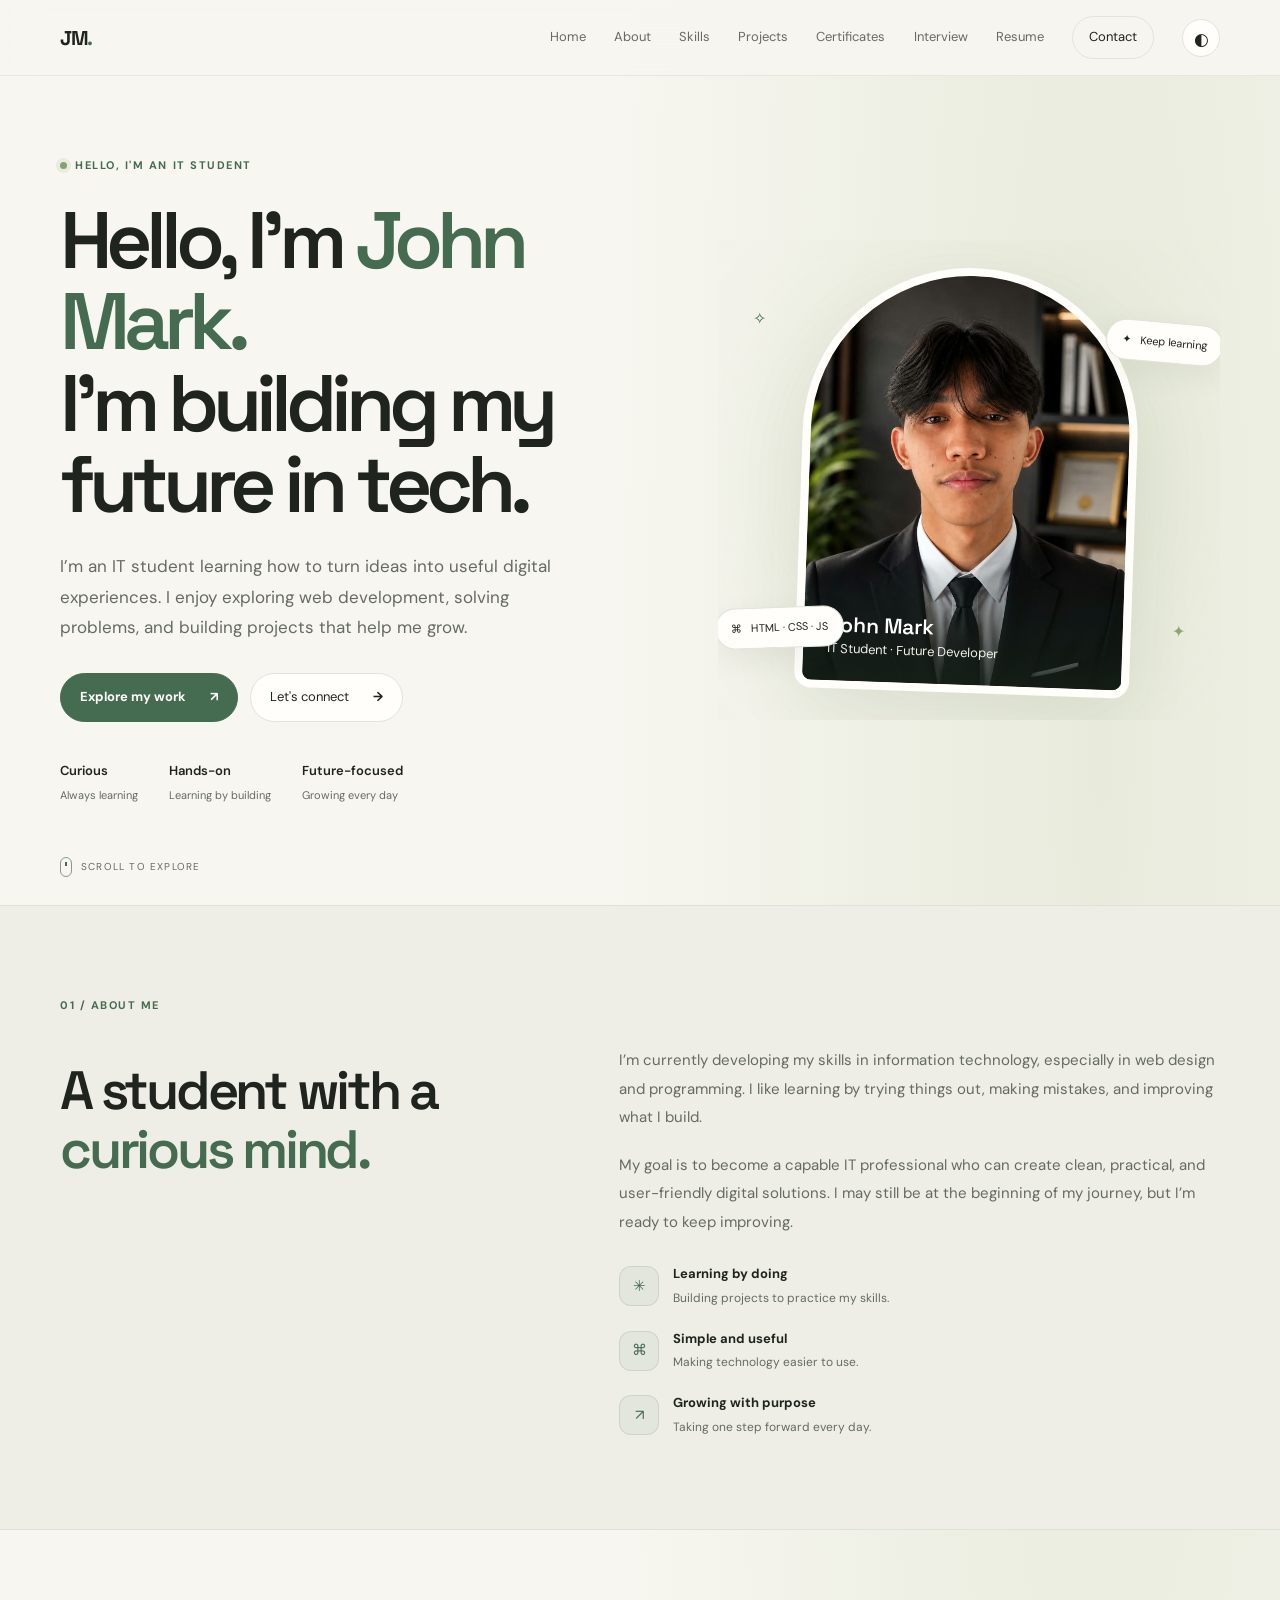
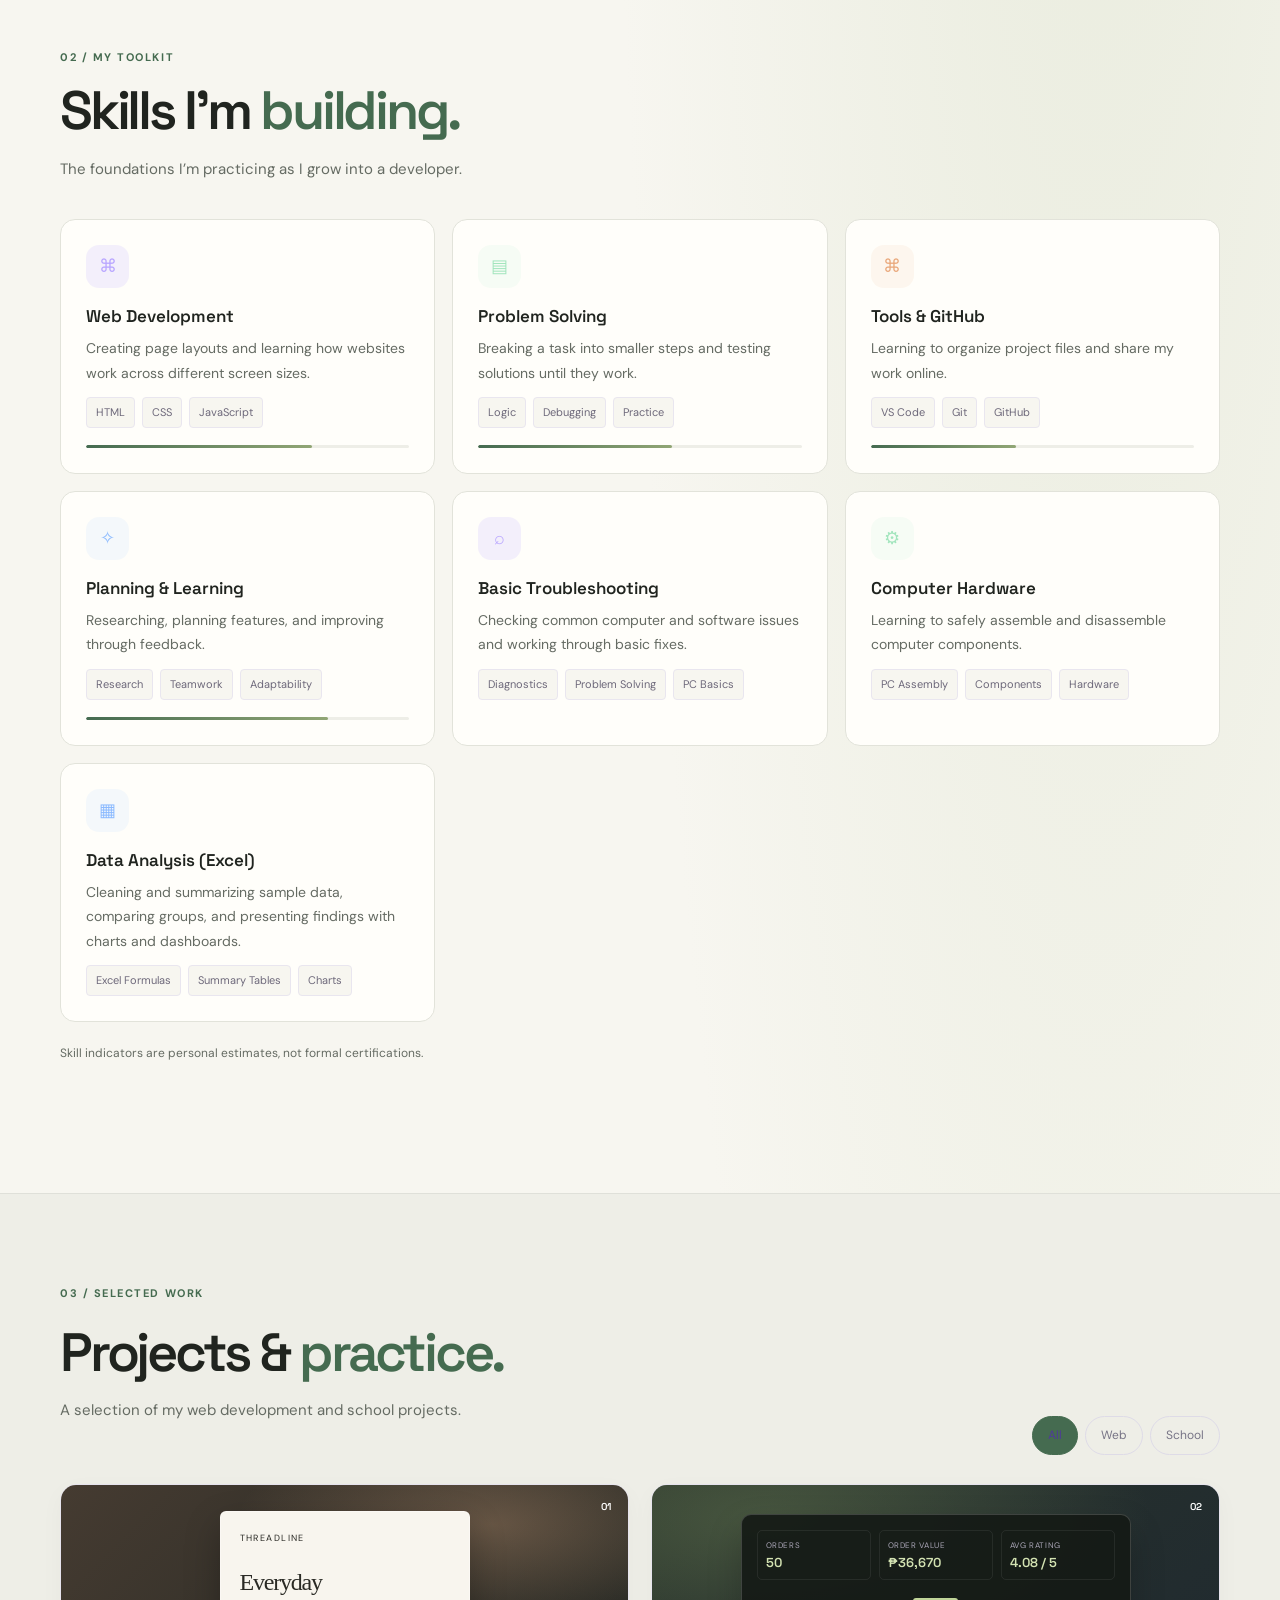
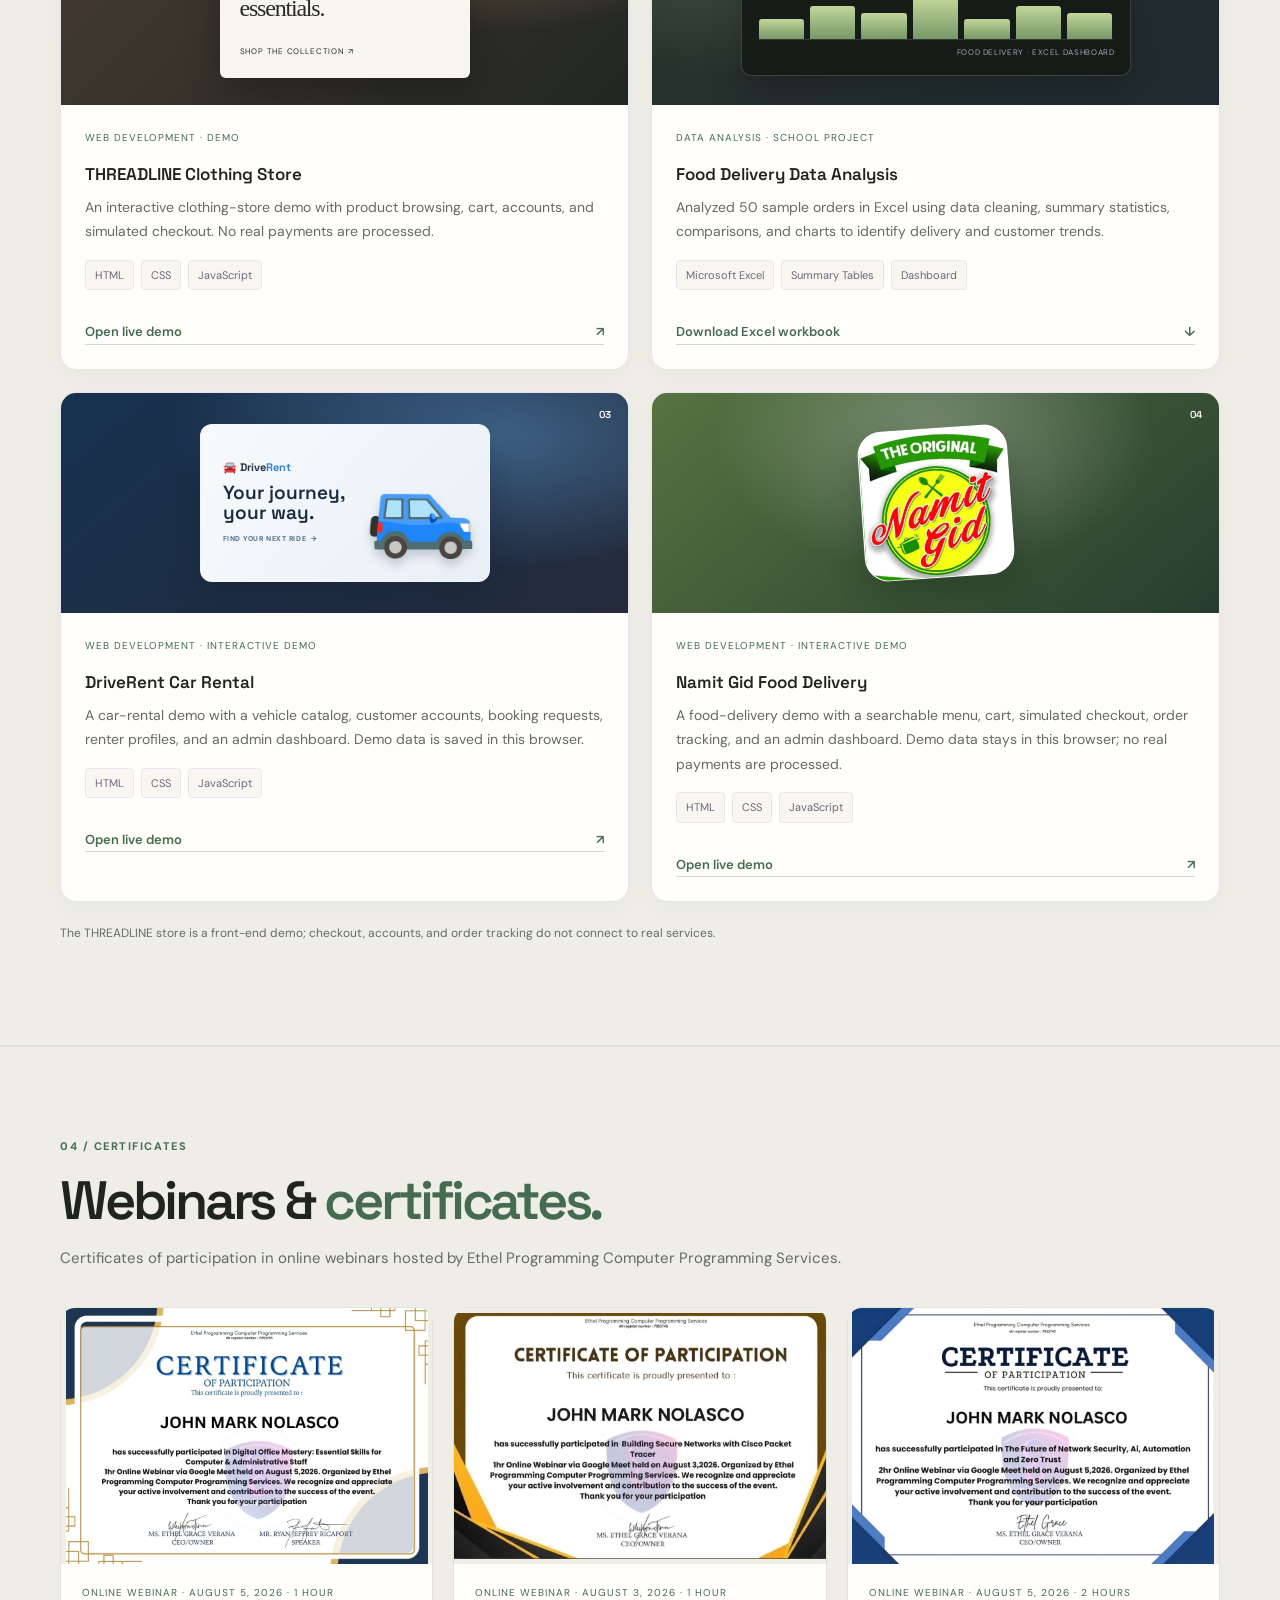
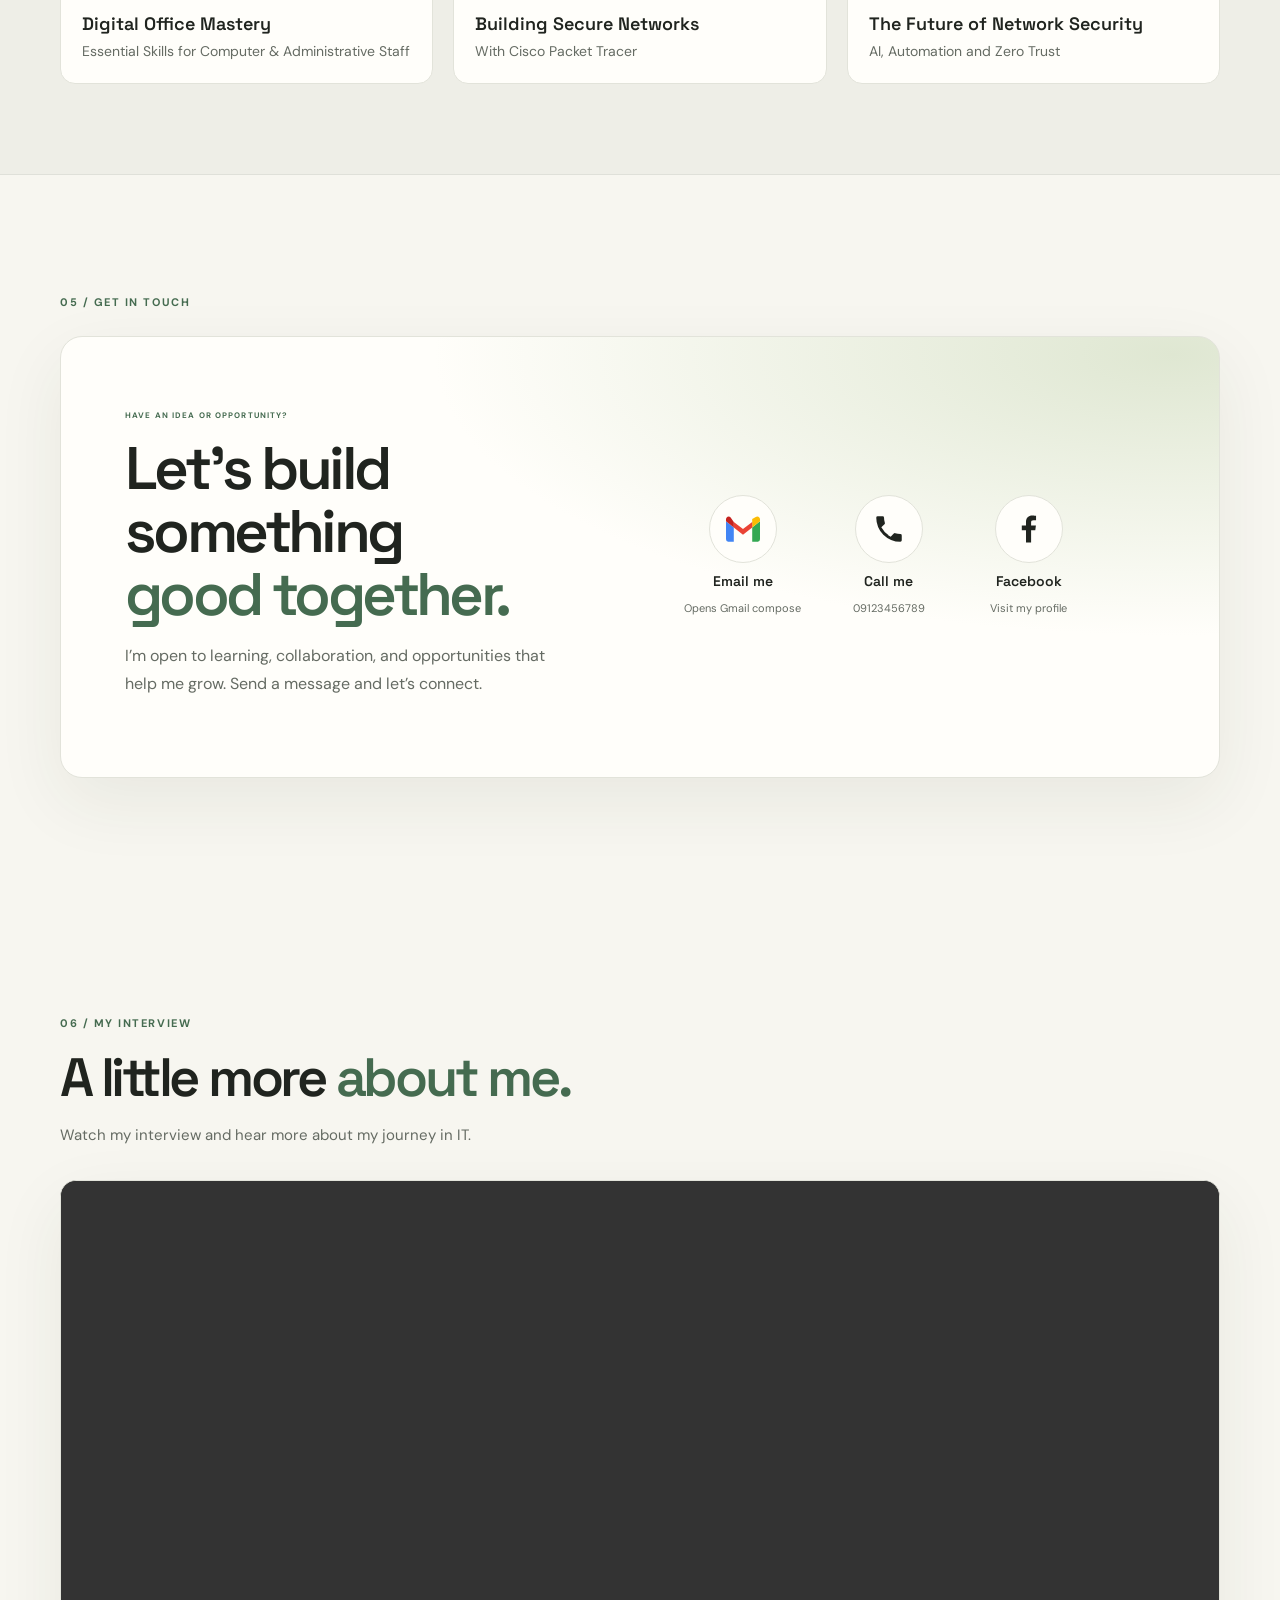
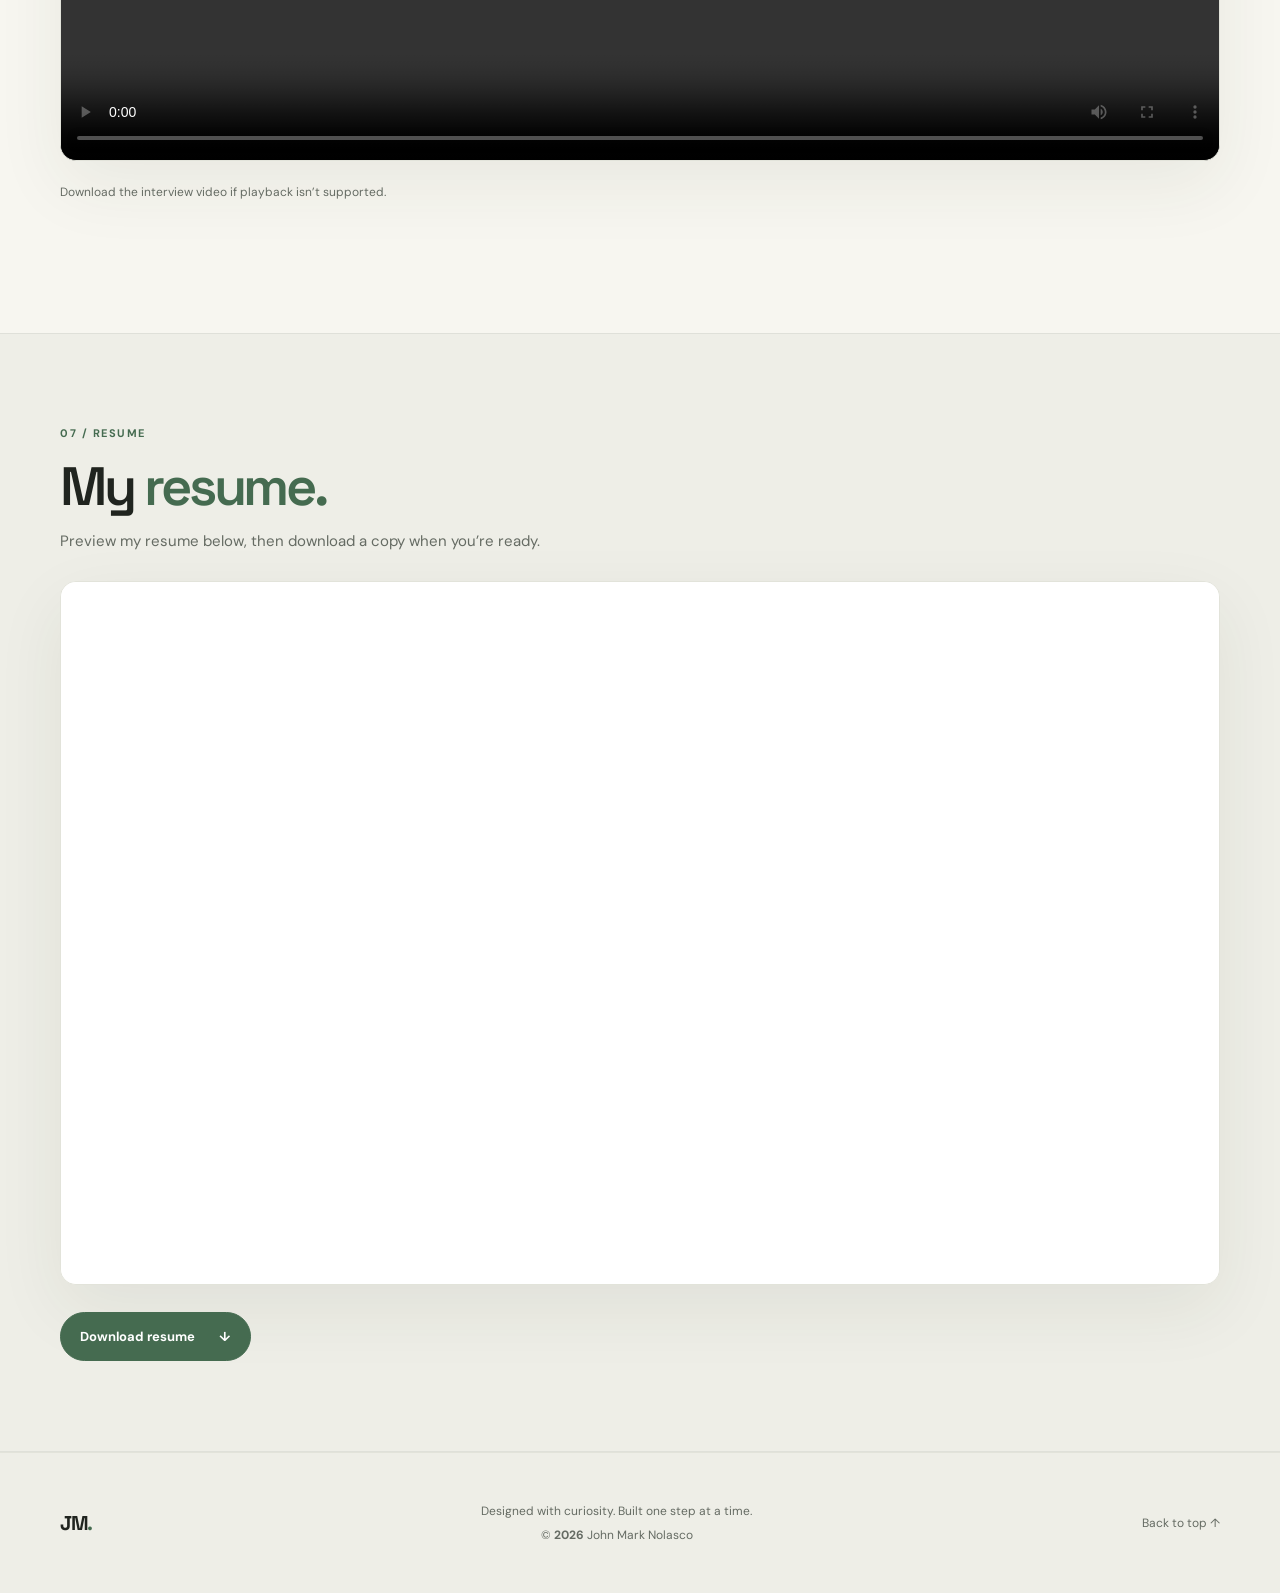
==== commit f000b6dc: "Add files via upload" ====
--- a/index.html
+++ b/index.html
@@ -2,16 +2,20 @@
 <html lang="en">
 <head>
 <meta charset="utf-8"><meta name="viewport" content="width=device-width,initial-scale=1">
-<meta name="theme-color" content="#0b0b10">
+<meta name="theme-color" content="#f7f6f0">
 <meta name="description" content="John Mark Nolasco is an IT student learning web development and building useful digital experiences.">
 <title>John Mark — Portfolio</title>
+<meta property="og:title" content="John Mark Nolasco — IT Student & Aspiring Developer">
+<meta property="og:description" content="Explore John Mark's projects, skills, certificates, and journey in technology.">
+<meta property="og:type" content="website">
 <link rel="preconnect" href="https://fonts.googleapis.com"><link rel="preconnect" href="https://fonts.gstatic.com" crossorigin>
 <link href="https://fonts.googleapis.com/css2?family=DM+Sans:wght@400;500;600;700&family=Space+Grotesk:wght@400;500;600;700&display=swap" rel="stylesheet">
-<link rel="stylesheet" href="style.css"><link rel="stylesheet" href="readability.css"><script defer src="script.js"></script>
+<link rel="stylesheet" href="style.css"><link rel="stylesheet" href="readability.css"><link rel="stylesheet" href="portfolio.css"><script defer src="script.js"></script>
 </head>
 <body>
-<header class="topbar"><nav class="nav wrap"><a class="logo" href="#home">JM<span>.</span></a><button class="hamburger" id="hamburger" aria-label="Open menu">☰</button><div class="navlinks" id="navlinks"><a href="#home">Home</a><a href="#about">About</a><a href="#skills">Skills</a><a href="#projects">Projects</a><a href="#certificates">Certificates</a><a href="#resume">Resume</a><a href="#contact">Contact</a><button id="theme" class="theme" aria-label="Toggle theme">◐</button></div></nav></header>
-<main>
+<a class="skip-link" href="#main">Skip to content</a>
+<header class="topbar"><nav class="nav wrap" aria-label="Main navigation"><a class="logo" href="#home">JM<span>.</span></a><button class="hamburger" id="hamburger" type="button" aria-label="Open menu" aria-controls="navlinks" aria-expanded="false">☰</button><div class="navlinks" id="navlinks"><a href="#home">Home</a><a href="#about">About</a><a href="#skills">Skills</a><a href="#projects">Projects</a><a href="#certificates">Certificates</a><a href="#interview">Interview</a><a href="#resume">Resume</a><a href="#contact">Contact</a><button id="theme" class="theme" type="button" aria-label="Switch to dark theme">◐</button></div></nav></header>
+<main id="main">
 <section class="hero wrap" id="home">
 <div class="hero-copy reveal"><div class="eyebrow"><i></i> HELLO, I'M AN IT STUDENT</div><h1>Hello, I’m <span>John<br>Mark.</span><br>I’m building my<br>future in tech.</h1><p class="lead">I’m an IT student learning how to turn ideas into useful digital experiences. I enjoy exploring web development, solving problems, and building projects that help me grow.</p><div class="actions"><a class="btn primary" href="#projects">Explore my work <b>↗</b></a><a class="btn" href="#contact">Let's connect <b>→</b></a></div><div class="mini-stats"><div><strong>Curious</strong><small>Always learning</small></div><div><strong>Hands-on</strong><small>Learning by building</small></div><div><strong>Future-focused</strong><small>Growing every day</small></div></div></div>
 <div class="hero-visual reveal"><div class="glow"></div><div class="orbit orbit1"></div><div class="orbit orbit2"></div><div class="profile-card"><img class="profile-photo" src="john-mark-portrait.png" alt="Portrait of John Mark Nolasco"><div class="photo-caption"><b>John Mark</b><small>IT Student · Future Developer</small></div></div><div class="float-tag tag-one">✦ &nbsp; Keep learning</div><div class="float-tag tag-two">⌘ &nbsp; HTML · CSS · JS</div><div class="spark spark1">✦</div><div class="spark spark2">✧</div></div>
@@ -20,10 +24,10 @@
 <section class="about section-band" id="about"><div class="wrap"><div class="section-kicker reveal">01 / ABOUT ME</div><div class="about-grid"><h2 class="section-title reveal">A student with a<br><span>curious mind.</span></h2><div class="about-copy reveal"><p>I’m currently developing my skills in information technology, especially in web design and programming. I like learning by trying things out, making mistakes, and improving what I build.</p><p>My goal is to become a capable IT professional who can create clean, practical, and user-friendly digital solutions. I may still be at the beginning of my journey, but I’m ready to keep improving.</p><div class="about-points"><div><i>✳</i><span><b>Learning by doing</b><small>Building projects to practice my skills.</small></span></div><div><i>⌘</i><span><b>Simple and useful</b><small>Making technology easier to use.</small></span></div><div><i>↗</i><span><b>Growing with purpose</b><small>Taking one step forward every day.</small></span></div></div></div></div></div></section>
 <section class="skills wrap section" id="skills"><div class="section-kicker reveal">02 / MY TOOLKIT</div><h2 class="section-title reveal">Skills I’m <span>building.</span></h2><p class="section-intro reveal">The foundations I’m practicing as I grow into a developer.</p><div class="skill-grid"><article class="skill-card reveal"><div class="skill-icon purple">⌘</div><h3>Web Development</h3><p>Creating page layouts and learning how websites work across different screen sizes.</p><div class="tags"><span>HTML</span><span>CSS</span><span>JavaScript</span></div><div class="level"><span style="width:70%"></span></div></article><article class="skill-card reveal"><div class="skill-icon green">▤</div><h3>Problem Solving</h3><p>Breaking a task into smaller steps and testing solutions until they work.</p><div class="tags"><span>Logic</span><span>Debugging</span><span>Practice</span></div><div class="level"><span style="width:60%"></span></div></article><article class="skill-card reveal"><div class="skill-icon orange">⌘</div><h3>Tools & GitHub</h3><p>Learning to organize project files and share my work online.</p><div class="tags"><span>VS Code</span><span>Git</span><span>GitHub</span></div><div class="level"><span style="width:45%"></span></div></article><article class="skill-card reveal"><div class="skill-icon blue">✧</div><h3>Planning & Learning</h3><p>Researching, planning features, and improving through feedback.</p><div class="tags"><span>Research</span><span>Teamwork</span><span>Adaptability</span></div><div class="level"><span style="width:75%"></span></div></article><article class="skill-card reveal"><div class="skill-icon purple">⌕</div><h3>Basic Troubleshooting</h3><p>Checking common computer and software issues and working through basic fixes.</p><div class="tags"><span>Diagnostics</span><span>Problem Solving</span><span>PC Basics</span></div></article><article class="skill-card reveal"><div class="skill-icon green">⚙</div><h3>Computer Hardware</h3><p>Learning to safely assemble and disassemble computer components.</p><div class="tags"><span>PC Assembly</span><span>Components</span><span>Hardware</span></div></article><article class="skill-card reveal"><div class="skill-icon blue">▦</div><h3>Data Analysis (Excel)</h3><p>Cleaning and summarizing sample data, comparing groups, and presenting findings with charts and dashboards.</p><div class="tags"><span>Excel Formulas</span><span>Summary Tables</span><span>Charts</span></div></article></div><p class="note reveal">Skill indicators are personal estimates, not formal certifications.</p></section>
 <section class="projects section-band" id="projects"><div class="wrap"><div class="section-kicker reveal">03 / SELECTED WORK</div><div class="project-heading reveal"><div><h2 class="section-title">Projects & <span>practice.</span></h2><p class="section-intro">A selection of my web development and school projects.</p></div><div class="filters"><button class="active" data-filter="all">All</button><button data-filter="web">Web</button><button data-filter="school">School</button></div></div><div class="project-grid" id="projectGrid">
-<article class="project reveal" data-kind="web"><div class="project-art art-orange"><div class="store-preview"><small>THREADLINE</small><b>Everyday<br>essentials.</b><span>SHOP THE COLLECTION ↗</span></div><b>01</b></div><div class="project-body"><div class="project-meta">WEB DEVELOPMENT · DEMO</div><h3>THREADLINE Clothing Store</h3><p>An interactive clothing-store demo with product browsing, cart, accounts, and simulated checkout. No real payments are processed.</p><div class="tags"><span>HTML</span><span>CSS</span><span>JavaScript</span></div><a class="details" href="projects/threadline_clothing_store/index.html" target="_blank" rel="noopener noreferrer">Open live demo <span>↗</span></a></div></article>
+<article class="project reveal" data-kind="web"><div class="project-art art-orange"><div class="store-preview"><small>THREADLINE</small><b>Everyday<br>essentials.</b><span>SHOP THE COLLECTION ↗</span></div><b>01</b></div><div class="project-body"><div class="project-meta">WEB DEVELOPMENT · DEMO</div><h3>THREADLINE Clothing Store</h3><p>An interactive clothing-store demo with product browsing, cart, accounts, and simulated checkout. No real payments are processed.</p><div class="tags"><span>HTML</span><span>CSS</span><span>JavaScript</span></div><a class="details" href="https://johnmarknolasco2005-wq.github.io/clothing/" target="_blank" rel="noopener noreferrer">Open live demo <span>↗</span></a></div></article>
 <article class="project reveal" data-kind="school"><div class="project-art art-analytics"><div class="analytics-preview" aria-hidden="true"><div class="analytics-kpis"><span><small>ORDERS</small><b>50</b></span><span><small>ORDER VALUE</small><b>₱36,670</b></span><span><small>AVG RATING</small><b>4.08 / 5</b></span></div><div class="analytics-bars"><i></i><i></i><i></i><i></i><i></i><i></i><i></i></div><small class="analytics-caption">FOOD DELIVERY · EXCEL DASHBOARD</small></div><b>02</b></div><div class="project-body"><div class="project-meta">DATA ANALYSIS · SCHOOL PROJECT</div><h3>Food Delivery Data Analysis</h3><p>Analyzed 50 sample orders in Excel using data cleaning, summary statistics, comparisons, and charts to identify delivery and customer trends.</p><div class="tags"><span>Microsoft Excel</span><span>Summary Tables</span><span>Dashboard</span></div><a class="details" href="food-delivery-data-analysis.xlsx" download="Food-Delivery-Data-Analysis.xlsx">Download Excel workbook <span>↓</span></a></div></article>
-<article class="project reveal" data-kind="web"><div class="project-art art-orange"><div class="store-preview"><small>CAR RENTALS</small><b>Find your<br>next ride.</b><span>CHOOSE A CAR ↗</span></div><b>03</b></div><div class="project-body"><div class="project-meta">WEB DEVELOPMENT · PROJECT</div><h3>Car Rental System</h3><p>Open my car rental system project.</p><div class="tags"><span>Car Rental</span><span>Web Project</span></div><a class="details" href="projects/car_rental_system/index.html">Open project <span>↗</span></a></div></article>
-<article class="project reveal" data-kind="web"><div class="project-art art-analytics"><div class="analytics-preview" aria-hidden="true"><div class="analytics-kpis"><span><small>MENU</small><b>Meals</b></span><span><small>ORDER</small><b>Cart</b></span><span><small>STATUS</small><b>Track</b></span></div><div class="analytics-bars"><i></i><i></i><i></i><i></i><i></i><i></i><i></i></div><small class="analytics-caption">NAMITGID · FOOD ORDERING SYSTEM</small></div><b>04</b></div><div class="project-body"><div class="project-meta">WEB DEVELOPMENT · PROJECT</div><h3>Namitgid Food Ordering System</h3><p>Open my Namitgid food ordering system project.</p><div class="tags"><span>Food Ordering</span><span>Web Project</span></div><a class="details" href="projects/namitgid_food_ordering_system/index.html">Open project <span>↗</span></a></div></article>
+<article class="project reveal" data-kind="web"><div class="project-art driverent-art"><div class="driverent-preview"><span class="driverent-logo">🚘 Drive<span>Rent</span></span><strong>Your journey,<br>your way.</strong><span class="driverent-car" aria-hidden="true">🚙</span><small>FIND YOUR NEXT RIDE&nbsp; →</small></div><b>03</b></div><div class="project-body"><div class="project-meta">WEB DEVELOPMENT · INTERACTIVE DEMO</div><h3>DriveRent Car Rental</h3><p>A car-rental demo with a vehicle catalog, customer accounts, booking requests, renter profiles, and an admin dashboard. Demo data is saved in this browser.</p><div class="tags"><span>HTML</span><span>CSS</span><span>JavaScript</span></div><a class="details" href="https://johnmarknolasco2005-wq.github.io/car-rent/" target="_blank" rel="noopener noreferrer">Open live demo <span>↗</span></a></div></article>
+<article class="project reveal" data-kind="web"><div class="project-art namitgid-art"><div class="namitgid-preview"><img src="namit-gid-logo.png" alt="The Original Namit Gid logo"></div><b>04</b></div><div class="project-body"><div class="project-meta">WEB DEVELOPMENT · INTERACTIVE DEMO</div><h3>Namit Gid Food Delivery</h3><p>A food-delivery demo with a searchable menu, cart, simulated checkout, order tracking, and an admin dashboard. Demo data stays in this browser; no real payments are processed.</p><div class="tags"><span>HTML</span><span>CSS</span><span>JavaScript</span></div><a class="details" href="https://johnmarknolasco2005-wq.github.io/namitgid/" target="_blank" rel="noopener noreferrer">Open live demo <span>↗</span></a></div></article>
 </div><p class="note">The THREADLINE store is a front-end demo; checkout, accounts, and order tracking do not connect to real services.</p></div></section>
 <section class="certificates section-band" id="certificates"><div class="wrap"><div class="section-kicker reveal">04 / CERTIFICATES</div><h2 class="section-title reveal">Webinars & <span>certificates.</span></h2><p class="section-intro reveal">Certificates of participation in online webinars hosted by Ethel Programming Computer Programming Services.</p><div class="certificate-grid">
 <article class="certificate-card reveal"><a class="certificate-image" href="certificate-digital-office-mastery.jpg" target="_blank" rel="noopener noreferrer" aria-label="Open Digital Office Mastery certificate"><img src="certificate-digital-office-mastery.jpg" alt="Certificate of participation in Digital Office Mastery: Essential Skills for Computer and Administrative Staff"></a><div class="certificate-copy"><div class="project-meta">ONLINE WEBINAR · AUGUST 5, 2026 · 1 HOUR</div><h3>Digital Office Mastery</h3><p>Essential Skills for Computer & Administrative Staff</p></div></article>
@@ -60,7 +64,8 @@
 </div>
 </div>
 </section>
-<section class="resume section-band" id="resume"><div class="wrap resume-panel"><div class="resume-heading"><div class="section-kicker">06 / RESUME</div><h2 class="section-title">My <span>resume.</span></h2><p class="section-intro">Preview my resume below, then download a copy when you’re ready.</p></div><div class="resume-preview"><iframe src="resume.pdf#view=FitH" title="Preview of John Mark Nolasco's resume">Your browser does not support embedded PDF previews. <a href="resume.pdf">Open the resume PDF</a>.</iframe></div><a class="btn primary resume-download" href="resume.pdf" download="John-Mark-Nolasco-Resume.pdf">Download resume <b>↓</b></a></div></section>
+<section class="interview section wrap" id="interview"><div class="section-kicker reveal">06 / MY INTERVIEW</div><h2 class="section-title reveal">A little more <span>about me.</span></h2><p class="section-intro reveal">Watch my interview and hear more about my journey in IT.</p><video class="interview-player reveal" controls preload="metadata" playsinline aria-label="Interview with John Mark Nolasco"><source src="interview.mp4" type="video/mp4">Your browser can’t play this video. <a href="interview.mp4">Open the interview video</a>.</video><p class="note reveal"><a href="interview.mp4" download>Download the interview video</a> if playback isn’t supported.</p></section>
+<section class="resume section-band" id="resume"><div class="wrap resume-panel"><div class="resume-heading"><div class="section-kicker">07 / RESUME</div><h2 class="section-title">My <span>resume.</span></h2><p class="section-intro">Preview my resume below, then download a copy when you’re ready.</p></div><div class="resume-preview"><iframe src="resume.pdf#view=FitH" title="Preview of John Mark Nolasco's resume">Your browser does not support embedded PDF previews. <a href="resume.pdf">Open the resume PDF</a>.</iframe></div><a class="btn primary resume-download" href="resume.pdf" download="John-Mark-Nolasco-Resume.pdf">Download resume <b>↓</b></a></div></section>
 </main>
 <footer><div class="wrap footer-inner"><a class="logo" href="#home">JM<span>.</span></a><p>Designed with curiosity. Built one step at a time. <span>© <b id="year"></b> John Mark Nolasco</span></p><a href="#home">Back to top ↑</a></div></footer>
 </body></html>
--- a/portfolio.css
+++ b/portfolio.css
@@ -0,0 +1,1329 @@
+:root {
+  color-scheme: light;
+  --bg: #f7f6f0;
+  --panel: #fffefa;
+  --panel2: #eeeee7;
+  --text: #20241f;
+  --muted: #656b63;
+  --line: #e2e3da;
+  --purple: #456b50;
+  --green: #c4d69b;
+  --width: 1160px;
+  --serif: Georgia, "Times New Roman", serif;
+  --shadow: 0 24px 70px #26332212;
+}
+
+* {
+  box-sizing: border-box;
+}
+
+html {
+  scroll-behavior: smooth;
+  scroll-padding-top: 92px;
+  overflow-x: clip;
+}
+
+body {
+  background:
+    radial-gradient(ellipse at 86% 9%, #e8ebdc 0, transparent 31rem),
+    var(--bg);
+  color: var(--text);
+  font-family: "DM Sans", sans-serif;
+  font-size: 16px;
+  line-height: 1.7;
+}
+
+body,
+.topbar,
+.skill-card,
+.project,
+.certificate-card,
+.contact-panel,
+.profile-card,
+.resume-preview {
+  transition:
+    background-color 220ms ease,
+    border-color 220ms ease,
+    color 220ms ease,
+    box-shadow 220ms ease;
+}
+
+a {
+  text-underline-offset: 4px;
+}
+
+button,
+a {
+  -webkit-tap-highlight-color: transparent;
+}
+
+a:focus-visible,
+button:focus-visible {
+  outline: 3px solid #79976d;
+  outline-offset: 4px;
+}
+
+.wrap {
+  width: min(var(--width), calc(100% - 88px));
+}
+
+.skip-link {
+  position: fixed;
+  z-index: 20;
+  top: 12px;
+  left: 12px;
+  transform: translateY(-160%);
+  border-radius: 6px;
+  background: var(--text);
+  color: var(--bg);
+  padding: 10px 14px;
+}
+
+.skip-link:focus {
+  transform: translateY(0);
+}
+
+.topbar {
+  height: 76px;
+  border-bottom: 1px solid #28302712;
+  background: #f7f6f0e8;
+}
+
+.nav {
+  position: relative;
+}
+
+.logo {
+  font: 700 20px "Space Grotesk", sans-serif;
+  letter-spacing: -0.07em;
+}
+
+.logo span {
+  color: var(--purple);
+}
+
+.navlinks {
+  gap: clamp(16px, 2.2vw, 29px);
+  color: var(--muted);
+  font-size: 13px;
+}
+
+.navlinks a {
+  transition: color 160ms ease;
+}
+
+.navlinks a:hover,
+.footer-inner > a:last-child:hover {
+  color: var(--purple);
+}
+
+.navlinks a:last-of-type {
+  border: 0;
+  padding: 0;
+  color: var(--muted);
+}
+
+.navlinks a[href="#contact"] {
+  border: 1px solid var(--line);
+  border-radius: 999px;
+  padding: 9px 16px;
+  color: var(--text);
+}
+
+.navlinks a[href="#contact"]:hover {
+  border-color: var(--purple);
+  color: var(--purple);
+}
+
+.theme,
+.hamburger {
+  border-color: var(--line);
+  border-radius: 50%;
+  background: var(--panel);
+  color: var(--text);
+  cursor: pointer;
+  transition: background-color 180ms ease, transform 180ms ease;
+}
+
+.theme {
+  width: 38px;
+  height: 38px;
+  font-size: 17px;
+}
+
+.theme:hover,
+.hamburger:hover {
+  transform: translateY(-2px);
+  background: var(--panel2);
+}
+
+.hamburger {
+  width: 42px;
+  height: 42px;
+  padding: 0;
+  font-size: 19px;
+}
+
+.hero {
+  min-height: 700px;
+  grid-template-columns: 1.05fr 0.95fr;
+  gap: clamp(45px, 8vw, 110px);
+  padding-top: 80px;
+  padding-bottom: 100px;
+}
+
+.eyebrow,
+.section-kicker {
+  color: var(--purple);
+  font-size: 11px;
+  letter-spacing: 0.14em;
+}
+
+.eyebrow i {
+  width: 7px;
+  height: 7px;
+  background: #87a16d;
+  box-shadow: 0 0 0 4px #87a16d20;
+}
+
+.hero h1 {
+  margin: 25px 0;
+  font-size: clamp(55px, 6.5vw, 80px);
+  line-height: 1.02;
+  letter-spacing: -0.075em;
+}
+
+.hero h1 span,
+.section-title span,
+.contact h2 span {
+  color: var(--purple);
+}
+
+.lead {
+  max-width: 500px;
+  color: var(--muted);
+  font-size: 17px;
+  line-height: 1.8;
+}
+
+.actions {
+  gap: 12px;
+  margin-top: 30px;
+}
+
+.btn {
+  min-height: 49px;
+  gap: 24px;
+  border: 1px solid var(--line);
+  border-radius: 999px;
+  background: var(--panel);
+  padding: 12px 19px;
+  font-size: 13px;
+}
+
+.btn:hover {
+  border-color: var(--purple);
+}
+
+.btn.primary {
+  border-color: var(--purple);
+  background: var(--purple);
+  color: #fff;
+}
+
+.btn.primary:hover {
+  background: #35523d;
+}
+
+.mini-stats {
+  gap: 31px;
+  margin-top: 38px;
+}
+
+.mini-stats div {
+  gap: 1px;
+}
+
+.mini-stats strong {
+  font-size: 13px;
+}
+
+.mini-stats small {
+  font-size: 11px;
+}
+
+.hero-visual {
+  height: 480px;
+  overflow: clip;
+}
+
+.glow {
+  width: 275px;
+  height: 275px;
+  background: #98af76;
+  opacity: 0.23;
+  filter: blur(100px);
+}
+
+.orbit {
+  border-color: #536f4724;
+}
+
+.orbit2 {
+  border-color: #8a9e6d30;
+}
+
+.profile-card {
+  width: 335px;
+  height: 425px;
+  min-height: 0;
+  padding: 0;
+  overflow: hidden;
+  border: 8px solid var(--panel);
+  border-radius: 180px 180px 18px 18px;
+  background: var(--panel);
+  box-shadow: var(--shadow);
+  transform: rotate(2deg);
+}
+
+.profile-photo {
+  display: block;
+  width: 100%;
+  height: 100%;
+  object-fit: cover;
+  object-position: center 32%;
+}
+
+.photo-caption {
+  position: absolute;
+  right: 0;
+  bottom: 0;
+  left: 0;
+  display: flex;
+  flex-direction: column;
+  padding: 56px 24px 21px;
+  background: linear-gradient(transparent, #172018db);
+  color: #fff;
+}
+
+.photo-caption b {
+  font: 600 21px "Space Grotesk", sans-serif;
+}
+
+.photo-caption small {
+  color: #f2f2eb;
+  font-size: 13px;
+}
+
+.float-tag {
+  border-color: #e2e3da;
+  border-radius: 999px;
+  background: var(--panel);
+  box-shadow: 0 10px 30px #26332212;
+  color: var(--text);
+  padding: 10px 15px;
+  font-size: 11px;
+}
+
+.tag-one {
+  right: -3px;
+  top: 82px;
+}
+
+.tag-two {
+  left: -3px;
+  bottom: 73px;
+}
+
+.spark {
+  color: var(--purple);
+}
+
+.spark1 {
+  color: #91a675;
+}
+
+.scroll {
+  bottom: 28px;
+  color: var(--muted);
+  font-size: 10px;
+}
+
+.scroll span {
+  border-color: #92978d;
+}
+
+.section {
+  padding-top: 118px;
+  padding-bottom: 118px;
+}
+
+.section-band {
+  border-color: #28302712;
+  background: var(--panel2);
+  padding: 90px 0;
+}
+
+.about-grid {
+  gap: clamp(55px, 9vw, 130px);
+  margin-top: 32px;
+}
+
+.section-title {
+  margin: 16px 0;
+  font-size: clamp(37px, 4.5vw, 54px);
+  line-height: 1.08;
+}
+
+.about-copy {
+  color: var(--muted);
+  font-size: 15px;
+  line-height: 1.9;
+}
+
+.about-copy p {
+  margin-bottom: 19px;
+}
+
+.about-points {
+  gap: 17px;
+  margin-top: 26px;
+}
+
+.about-points > div {
+  gap: 14px;
+}
+
+.about-points i {
+  width: 40px;
+  height: 40px;
+  border-color: #456b5024;
+  border-radius: 12px;
+  background: #456b5010;
+  color: var(--purple);
+}
+
+.about-points b {
+  font-size: 13px;
+}
+
+.about-points small {
+  font-size: 12px;
+}
+
+.section-intro {
+  margin: 12px 0 31px;
+  color: var(--muted);
+  font-size: 15px;
+}
+
+.skill-grid {
+  grid-template-columns: repeat(3, minmax(0, 1fr));
+  gap: 17px;
+  margin-top: 37px;
+}
+
+.skill-card {
+  min-height: 230px;
+  border: 1px solid var(--line);
+  border-radius: 15px;
+  background: var(--panel);
+  padding: 25px;
+}
+
+.skill-card:hover,
+.project:hover {
+  transform: translateY(-5px);
+  border-color: #9bab86;
+  box-shadow: 0 17px 42px #2633220d;
+}
+
+.skill-icon {
+  width: 43px;
+  height: 43px;
+  border-radius: 13px;
+  font-size: 18px;
+}
+
+.skill-card h3,
+.project h3 {
+  margin-bottom: 9px;
+  font-size: 17px;
+}
+
+.skill-card p,
+.project-body > p {
+  min-height: 0;
+  color: var(--muted);
+  font-size: 14px;
+  line-height: 1.75;
+}
+
+.tags {
+  gap: 7px;
+}
+
+.tags span {
+  border-color: var(--line);
+  background: var(--bg);
+  color: var(--muted);
+  padding: 5px 9px;
+  font-size: 11px;
+}
+
+.level {
+  background: var(--panel2);
+}
+
+.level span {
+  background: linear-gradient(90deg, var(--purple), #91a675);
+}
+
+.note {
+  margin-top: 21px;
+  color: var(--muted);
+  font-size: 12px;
+}
+
+.project-heading {
+  align-items: end;
+  margin-top: 21px;
+}
+
+.project-heading .section-title {
+  margin-top: 0;
+}
+
+.filters {
+  gap: 7px;
+}
+
+.filters button {
+  border-color: var(--line);
+  border-radius: 999px;
+  color: var(--muted);
+  padding: 8px 15px;
+  font-size: 12px;
+  transition: all 160ms ease;
+}
+
+.filters button.active,
+.filters button:hover {
+  border-color: var(--purple);
+  background: var(--purple);
+  color: #fff;
+}
+
+.project-grid {
+  grid-template-columns: repeat(2, minmax(0, 1fr));
+  gap: 22px;
+  margin-top: 29px;
+}
+
+.project {
+  overflow: hidden;
+  border: 1px solid var(--line);
+  border-radius: 16px;
+  background: var(--panel);
+  box-shadow: 0 7px 24px #26332208;
+}
+
+.project-art {
+  height: 220px;
+}
+
+.project-art > b {
+  top: 15px;
+  right: 17px;
+  color: #fff;
+}
+
+.art-orange {
+  background:
+    radial-gradient(ellipse at 76% 18%, #d2a27c55, transparent 42%),
+    linear-gradient(135deg, #453b31, #222622);
+}
+
+.art-analytics {
+  background:
+    radial-gradient(ellipse at 20% 15%, #66795280, transparent 60%),
+    linear-gradient(140deg, #29332b, #202a30);
+}
+
+.namitgid-art {
+  background:
+    radial-gradient(ellipse at 50% 20%, #ffffff47, transparent 55%),
+    linear-gradient(140deg, #567341, #263d2e);
+}
+
+.namitgid-preview {
+  display: grid;
+  width: 150px;
+  height: 150px;
+  place-items: center;
+  overflow: hidden;
+  border: 1px solid #ffffff99;
+  border-radius: 24px;
+  background: #fff;
+  box-shadow: 0 15px 35px #14251250;
+  transform: rotate(-4deg);
+  transition: transform 220ms ease;
+}
+
+.project:hover .namitgid-preview {
+  transform: rotate(0) scale(1.04);
+}
+
+.namitgid-preview img {
+  display: block;
+  width: 100%;
+  height: 100%;
+  object-fit: contain;
+}
+
+.driverent-art {
+  background:
+    radial-gradient(ellipse at 75% 20%, #5e96ca80, transparent 53%),
+    linear-gradient(140deg, #16314f, #252b3b);
+}
+
+.driverent-preview {
+  position: relative;
+  display: flex;
+  width: min(290px, 75%);
+  min-height: 158px;
+  flex-direction: column;
+  align-items: flex-start;
+  justify-content: center;
+  overflow: hidden;
+  border: 1px solid #ffffff44;
+  border-radius: 12px;
+  background: linear-gradient(130deg, #f8fafc, #e8eff6);
+  padding: 18px 22px;
+  box-shadow: 0 15px 35px #0e1c2b55;
+}
+
+.driverent-logo {
+  position: relative;
+  z-index: 1;
+  color: #233346;
+  font: 700 11px "Space Grotesk", sans-serif;
+}
+
+.driverent-logo > span {
+  color: #3780ca;
+}
+
+.driverent-preview > strong {
+  position: relative;
+  z-index: 1;
+  margin-top: 9px;
+  color: #192b40;
+  font: 600 19px/1.05 "Space Grotesk", sans-serif;
+}
+
+.driverent-preview > small {
+  position: relative;
+  z-index: 1;
+  margin-top: 11px;
+  color: #50708e;
+  font-size: 7px;
+  font-weight: 700;
+  letter-spacing: 0.08em;
+}
+
+.driverent-car {
+  position: absolute;
+  right: 12px;
+  bottom: -5px;
+  font-size: clamp(56px, 8vw, 90px);
+  filter: drop-shadow(0 6px 5px #13263c32);
+  transform: scaleX(-1);
+}
+
+.store-preview {
+  width: min(250px, 68%);
+  padding: 19px;
+  border: 1px solid #ffffff50;
+  border-radius: 6px;
+  background: #f8f5ee;
+  color: #2a2a25;
+  box-shadow: 0 15px 35px #0004;
+}
+
+.store-preview small {
+  font-size: 9px;
+  letter-spacing: 0.16em;
+}
+
+.store-preview b {
+  display: block;
+  margin: 13px 0;
+  font: 500 24px/1.05 var(--serif);
+}
+
+.store-preview span {
+  font-size: 8px;
+  letter-spacing: 0.1em;
+}
+
+.analytics-preview {
+  width: 76%;
+  max-width: 390px;
+  padding: 15px;
+  border-color: #ffffff2c;
+  border-radius: 10px;
+  background: #151a16ed;
+  box-shadow: 0 15px 35px #0003;
+}
+
+.analytics-kpis {
+  gap: 8px;
+}
+
+.analytics-kpis span {
+  padding: 8px;
+}
+
+.analytics-kpis small,
+.analytics-caption {
+  font-size: 8px;
+}
+
+.analytics-kpis b {
+  color: #d3e2b2;
+  font-size: 13px;
+}
+
+.analytics-bars {
+  height: 47px;
+  margin-top: 13px;
+}
+
+.analytics-bars i {
+  background: linear-gradient(#c2d69a, #769867);
+}
+
+.project-body {
+  display: flex;
+  min-height: 255px;
+  flex-direction: column;
+  align-items: flex-start;
+  padding: 24px;
+}
+
+.project-meta {
+  color: var(--purple);
+  font-size: 10px;
+  letter-spacing: 0.1em;
+}
+
+.project-body h3 {
+  margin: 10px 0;
+}
+
+.project-body > p {
+  margin: 0 0 16px;
+}
+
+.project-body .tags {
+  margin-top: auto;
+}
+
+.details {
+  display: inline-flex;
+  align-items: center;
+  gap: 9px;
+  margin-top: 19px;
+  border-bottom: 1px solid #456b5040;
+  color: var(--purple);
+  font-size: 13px;
+  font-weight: 600;
+}
+
+.details:hover {
+  border-color: var(--purple);
+}
+
+.details.project-status {
+  border: 0;
+  color: var(--muted);
+  cursor: default;
+}
+
+.certificate-grid {
+  grid-template-columns: repeat(3, minmax(0, 1fr));
+  gap: 20px;
+  margin-top: 35px;
+}
+
+.certificate-card {
+  overflow: hidden;
+  border: 1px solid var(--line);
+  border-radius: 15px;
+  background: var(--panel);
+}
+
+.certificate-image {
+  background: #eeeee7;
+}
+
+.certificate-copy {
+  padding: 21px;
+}
+
+.certificate-copy .project-meta {
+  font-size: 10px;
+}
+
+.certificate-copy h3 {
+  margin: 11px 0 5px;
+  font-size: 18px;
+}
+
+.certificate-copy p {
+  color: var(--muted);
+  font-size: 14px;
+}
+
+.contact {
+  padding-top: 118px;
+  padding-bottom: 118px;
+}
+
+.contact-panel {
+  display: grid;
+  grid-template-columns: 0.9fr 1.1fr;
+  align-items: center;
+  gap: 40px;
+  margin-top: 24px;
+  border: 1px solid var(--line);
+  border-radius: 22px;
+  background:
+    radial-gradient(ellipse at 96% 4%, #dfe7d2 0, transparent 47%),
+    var(--panel);
+  padding: clamp(30px, 5vw, 64px);
+  box-shadow: var(--shadow);
+}
+
+.contact-copy > p:not(.eyebrow) {
+  max-width: 440px;
+  color: var(--muted);
+  font-size: 16px;
+}
+
+.contact h2 {
+  margin: 15px 0;
+  font-size: clamp(41px, 5vw, 60px);
+  line-height: 1.05;
+}
+
+.contact-cta {
+  gap: clamp(17px, 3vw, 35px);
+}
+
+.contact-action {
+  min-width: 105px;
+  gap: 9px;
+}
+
+.contact-icon {
+  width: 68px;
+  height: 68px;
+  border-color: var(--line);
+  background: var(--panel);
+}
+
+.contact-icon svg {
+  width: 34px;
+}
+
+.contact-icon.phone-icon svg,
+.contact-icon.facebook-icon svg {
+  fill: var(--text);
+}
+
+.contact-icon:hover {
+  transform: translateY(-4px);
+  box-shadow: 0 12px 25px #26332218;
+}
+
+.contact-action > span {
+  color: var(--text);
+  font-size: 14px;
+}
+
+.contact-action > small {
+  color: var(--muted);
+  font-size: 11px;
+}
+
+.resume-panel {
+  gap: 27px;
+}
+
+.resume-preview {
+  border-color: var(--line);
+  border-radius: 16px;
+  background: var(--panel);
+  box-shadow: var(--shadow);
+}
+
+.resume-download {
+  align-self: flex-start;
+}
+
+footer {
+  border-top: 1px solid var(--line);
+  background: var(--panel2);
+}
+
+.footer-inner {
+  min-height: 100px;
+  gap: 20px;
+}
+
+.footer-inner p {
+  color: var(--muted);
+  font-size: 12px;
+  text-align: center;
+}
+
+.footer-inner p span {
+  display: block;
+  margin-top: 4px;
+}
+
+.footer-inner > a:last-child {
+  color: var(--muted);
+  font-size: 12px;
+}
+
+.reveal {
+  opacity: 1;
+  transform: none;
+}
+
+.reveal-animations .reveal {
+  opacity: 0;
+  transform: translateY(14px);
+  transition: opacity 550ms ease, transform 550ms ease;
+}
+
+.reveal-animations .reveal.visible {
+  opacity: 1;
+  transform: translateY(0);
+}
+
+.light {
+  color-scheme: light;
+  --bg: #f7f6f0;
+  --panel: #fffefa;
+  --panel2: #eeeee7;
+  --text: #20241f;
+  --muted: #656b63;
+  --line: #e2e3da;
+  --purple: #456b50;
+  --green: #c4d69b;
+  --shadow: 0 24px 70px #26332212;
+}
+
+.light .topbar {
+  border-color: #28302712;
+  background: #f7f6f0e8;
+}
+
+.light .section-band {
+  border-color: #28302712;
+  background: var(--panel2);
+}
+
+.light .profile-card,
+.light .float-tag,
+.light .project,
+.light .contact-panel {
+  background-color: var(--panel);
+}
+
+.light .contact-panel {
+  background:
+    radial-gradient(ellipse at 96% 4%, #dfe7d2 0, transparent 47%),
+    var(--panel);
+}
+
+body:not(.light) {
+  color-scheme: dark;
+  --bg: #171a17;
+  --panel: #20241f;
+  --panel2: #1c201c;
+  --text: #f2f1e9;
+  --muted: #b1b8ab;
+  --line: #373e35;
+  --purple: #b9cf9e;
+  --green: #c4d69b;
+  --shadow: 0 24px 70px #0003;
+  background:
+    radial-gradient(ellipse at 86% 9%, #303b2b 0, transparent 31rem),
+    var(--bg);
+}
+
+body:not(.light) .topbar {
+  border-color: #ffffff12;
+  background: #171a17e8;
+}
+
+body:not(.light) .section-band {
+  border-color: #ffffff12;
+}
+
+body:not(.light) .contact-panel {
+  background:
+    radial-gradient(ellipse at 96% 4%, #35402e 0, transparent 47%),
+    var(--panel);
+}
+
+body:not(.light) .store-preview {
+  border-color: #ffffff38;
+  background: #f8f5ee;
+  color: #2a2a25;
+}
+
+body:not(.light) .analytics-preview {
+  background: #151a16ed;
+}
+
+body:not(.light) .certificate-image {
+  background: #eeeee7;
+}
+
+body:not(.light) .contact-icon.phone-icon svg {
+  fill: var(--text);
+}
+
+body:not(.light) .contact-icon.facebook-icon svg {
+  fill: #1877f2;
+}
+
+@media (max-width: 900px) {
+  .wrap {
+    width: min(100% - 56px, 760px);
+  }
+
+  .navlinks {
+    gap: 14px;
+    font-size: 12px;
+  }
+
+  .hero {
+    min-height: 620px;
+    gap: 30px;
+  }
+
+  .hero h1 {
+    font-size: clamp(48px, 7vw, 66px);
+  }
+
+  .profile-card {
+    width: min(300px, 37vw);
+    height: 385px;
+  }
+
+  .skill-grid {
+    grid-template-columns: repeat(2, minmax(0, 1fr));
+  }
+
+  .certificate-grid {
+    grid-template-columns: repeat(2, minmax(0, 1fr));
+  }
+
+  .contact-panel {
+    grid-template-columns: 1fr;
+    gap: 30px;
+  }
+
+  .contact-cta {
+    justify-content: flex-start;
+  }
+}
+
+@media (max-width: 680px) {
+  html {
+    scroll-padding-top: 74px;
+  }
+
+  .wrap {
+    width: calc(100% - 40px);
+  }
+
+  .topbar {
+    height: 66px;
+  }
+
+  .hamburger {
+    display: block;
+  }
+
+  .navlinks {
+    position: absolute;
+    top: calc(100% + 10px);
+    right: 0;
+    display: none;
+    width: min(320px, 100%);
+    align-items: stretch;
+    gap: 5px;
+    border: 1px solid var(--line);
+    border-radius: 15px;
+    background: var(--panel);
+    padding: 12px;
+    box-shadow: var(--shadow);
+  }
+
+  .navlinks.open {
+    display: flex;
+    flex-direction: column;
+  }
+
+  .navlinks a,
+  .navlinks a:last-of-type {
+    border: 0;
+    border-radius: 8px;
+    padding: 10px 12px;
+    color: var(--text);
+  }
+
+  .navlinks a[href="#contact"] {
+    border: 1px solid var(--line);
+  }
+
+  .navlinks a:hover {
+    background: var(--panel2);
+  }
+
+  .theme {
+    align-self: flex-start;
+    margin: 5px 0 0 7px;
+  }
+
+  .hero {
+    min-height: 0;
+    grid-template-columns: 1fr;
+    gap: 15px;
+    padding-top: 70px;
+    padding-bottom: 87px;
+  }
+
+  .hero h1 {
+    margin: 22px 0;
+    font-size: clamp(52px, 12vw, 72px);
+  }
+
+  .lead {
+    font-size: 16px;
+  }
+
+  .actions {
+    flex-wrap: wrap;
+  }
+
+  .mini-stats {
+    flex-wrap: wrap;
+    gap: 13px 23px;
+  }
+
+  .mini-stats strong {
+    font-size: 12px;
+  }
+
+  .mini-stats small {
+    font-size: 10px;
+  }
+
+  .hero-visual {
+    height: 405px;
+    margin-top: 15px;
+  }
+
+  .profile-card {
+    width: min(305px, 76vw);
+    height: 380px;
+    border-width: 6px;
+  }
+
+  .tag-one {
+    right: 0;
+    top: 47px;
+  }
+
+  .tag-two {
+    left: 0;
+    bottom: 60px;
+  }
+
+  .scroll {
+    bottom: 25px;
+  }
+
+  .section,
+  .contact {
+    padding-top: 82px;
+    padding-bottom: 82px;
+  }
+
+  .section-band {
+    padding: 72px 0;
+  }
+
+  .section-title {
+    font-size: clamp(37px, 9vw, 48px);
+  }
+
+  .about-grid {
+    grid-template-columns: 1fr;
+    gap: 14px;
+    margin-top: 20px;
+  }
+
+  .about-grid br {
+    display: none;
+  }
+
+  .about-copy,
+  .section-intro {
+    font-size: 14px;
+  }
+
+  .skill-grid,
+  .project-grid,
+  .certificate-grid {
+    grid-template-columns: 1fr;
+  }
+
+  .skill-card {
+    min-height: 0;
+    padding: 23px;
+  }
+
+  .project-heading {
+    align-items: flex-start;
+    flex-direction: column;
+    gap: 8px;
+  }
+
+  .project-art {
+    height: 195px;
+  }
+
+  .project-body {
+    min-height: 0;
+  }
+
+  .contact-panel {
+    gap: 27px;
+    padding: 30px 24px;
+  }
+
+  .contact h2 {
+    font-size: 44px;
+  }
+
+  .contact-copy > p:not(.eyebrow) {
+    font-size: 14px;
+  }
+
+  .contact-cta {
+    justify-content: space-between;
+    gap: 13px;
+  }
+
+  .contact-action {
+    min-width: 82px;
+  }
+
+  .contact-icon {
+    width: 58px;
+    height: 58px;
+  }
+
+  .contact-action > span {
+    font-size: 12px;
+  }
+
+  .contact-action > small {
+    font-size: 10px;
+  }
+
+  .resume-preview iframe {
+    height: 72vh;
+    min-height: 500px;
+  }
+
+  .resume-download {
+    align-self: flex-start;
+  }
+
+  .footer-inner {
+    min-height: 130px;
+    flex-wrap: wrap;
+    justify-content: space-between;
+    gap: 9px 15px;
+    padding-top: 17px;
+    padding-bottom: 17px;
+  }
+
+  .footer-inner p {
+    order: 1;
+    width: 100%;
+    text-align: left;
+  }
+}
+
+@media (max-width: 380px) {
+  .wrap {
+    width: calc(100% - 32px);
+  }
+
+  .hero h1 {
+    font-size: 49px;
+  }
+
+  .btn {
+    gap: 12px;
+    padding-right: 14px;
+    padding-left: 14px;
+  }
+
+  .contact-panel {
+    padding: 25px 18px;
+  }
+
+  .contact-action {
+    min-width: 72px;
+  }
+}
+
+@media (prefers-reduced-motion: reduce) {
+  *,
+  *::before,
+  *::after {
+    scroll-behavior: auto !important;
+    animation-duration: 0.01ms !important;
+    animation-iteration-count: 1 !important;
+    transition-duration: 0.01ms !important;
+  }
+
+  .reveal-animations .reveal {
+    opacity: 1;
+    transform: none;
+  }
+}
+
+.interview-player {
+  display: block;
+  width: 100%;
+  max-height: min(72vh, 720px);
+  margin-top: 2rem;
+  background: #111;
+  border: 1px solid var(--line);
+  border-radius: 1rem;
+  box-shadow: var(--shadow);
+}
